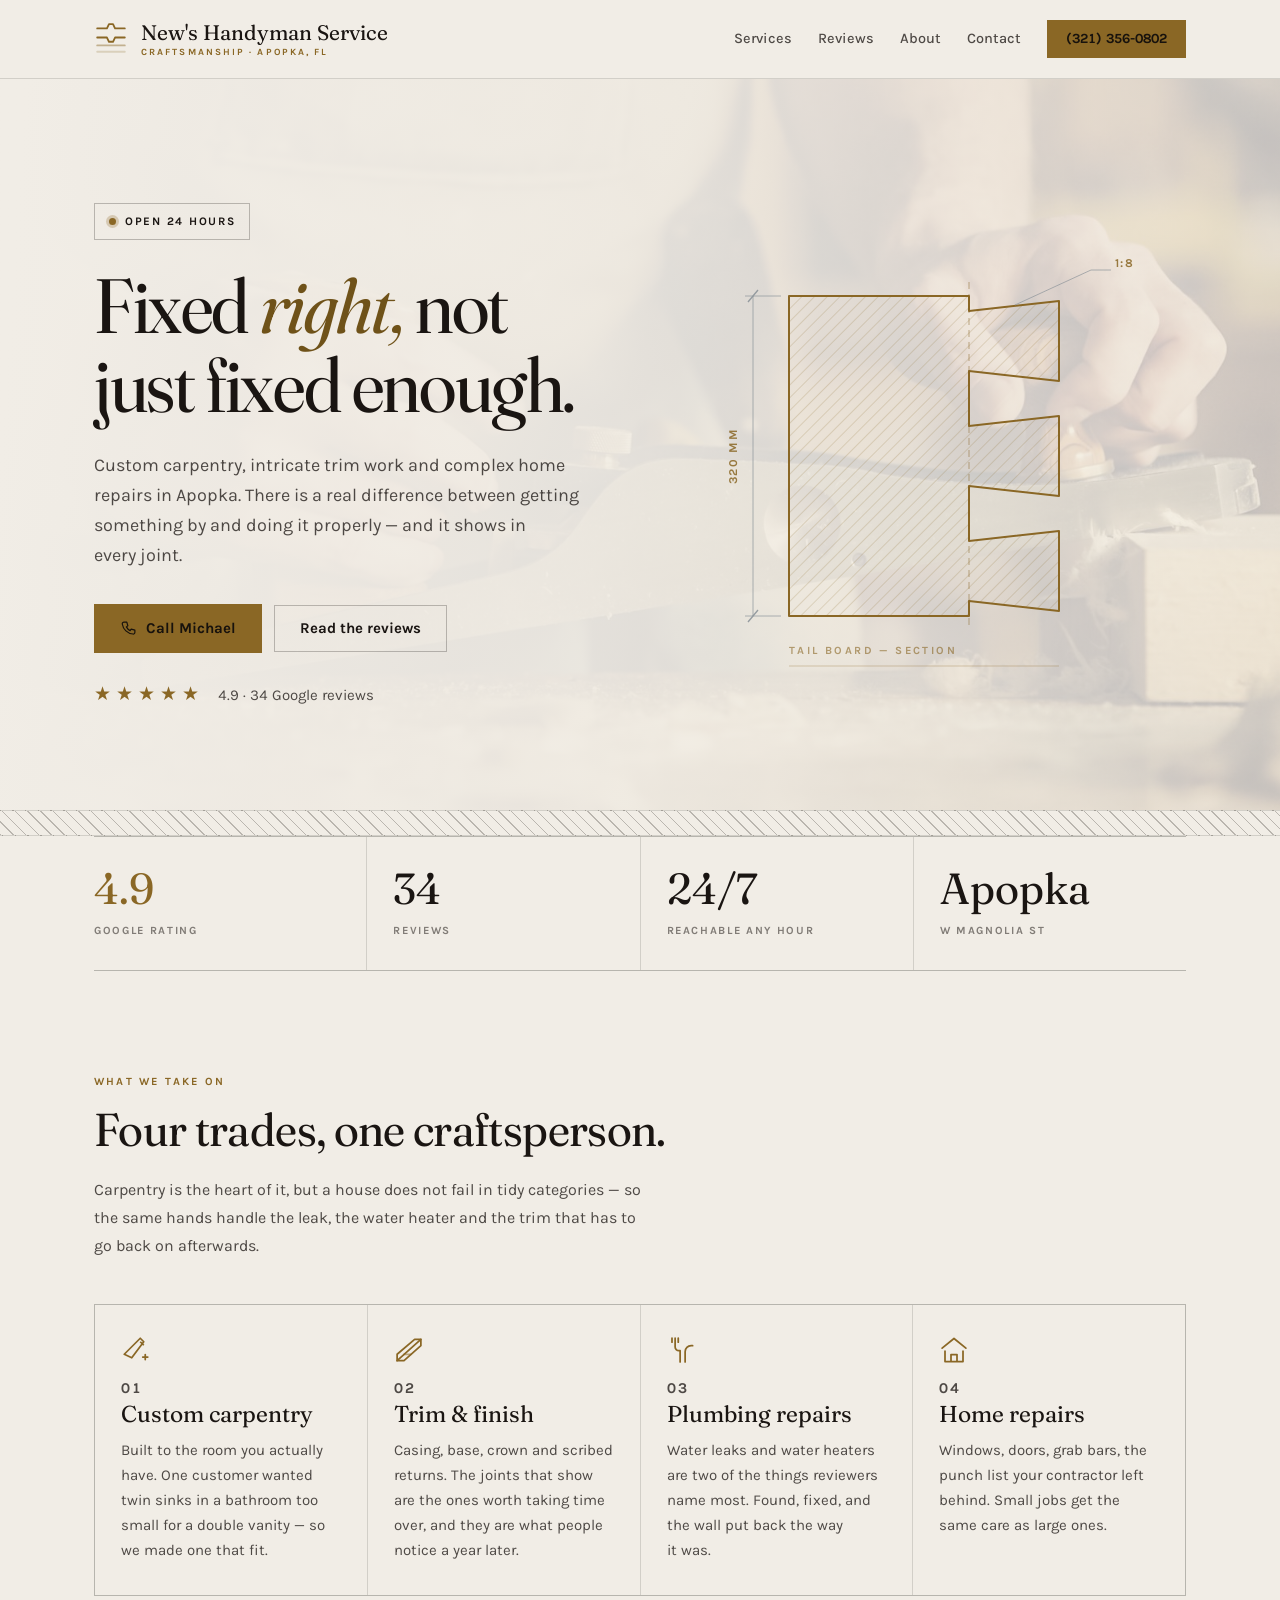
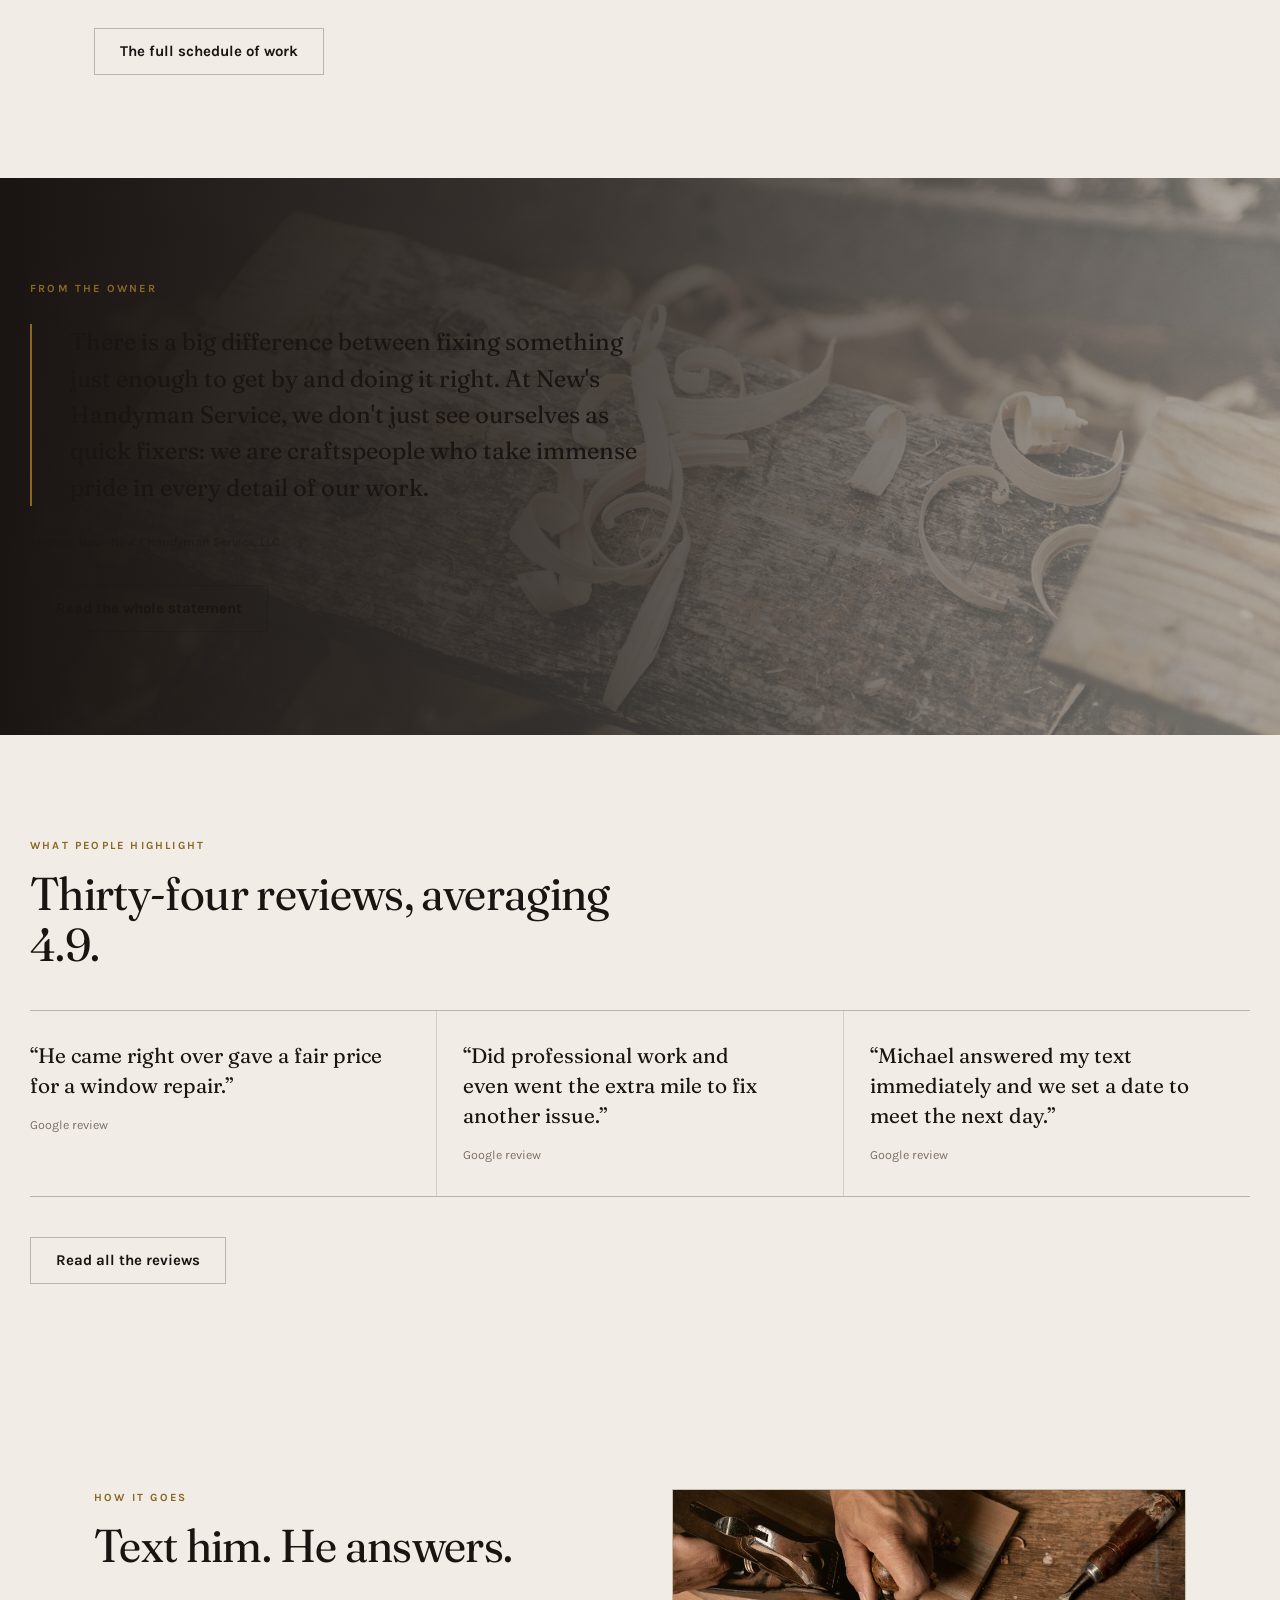
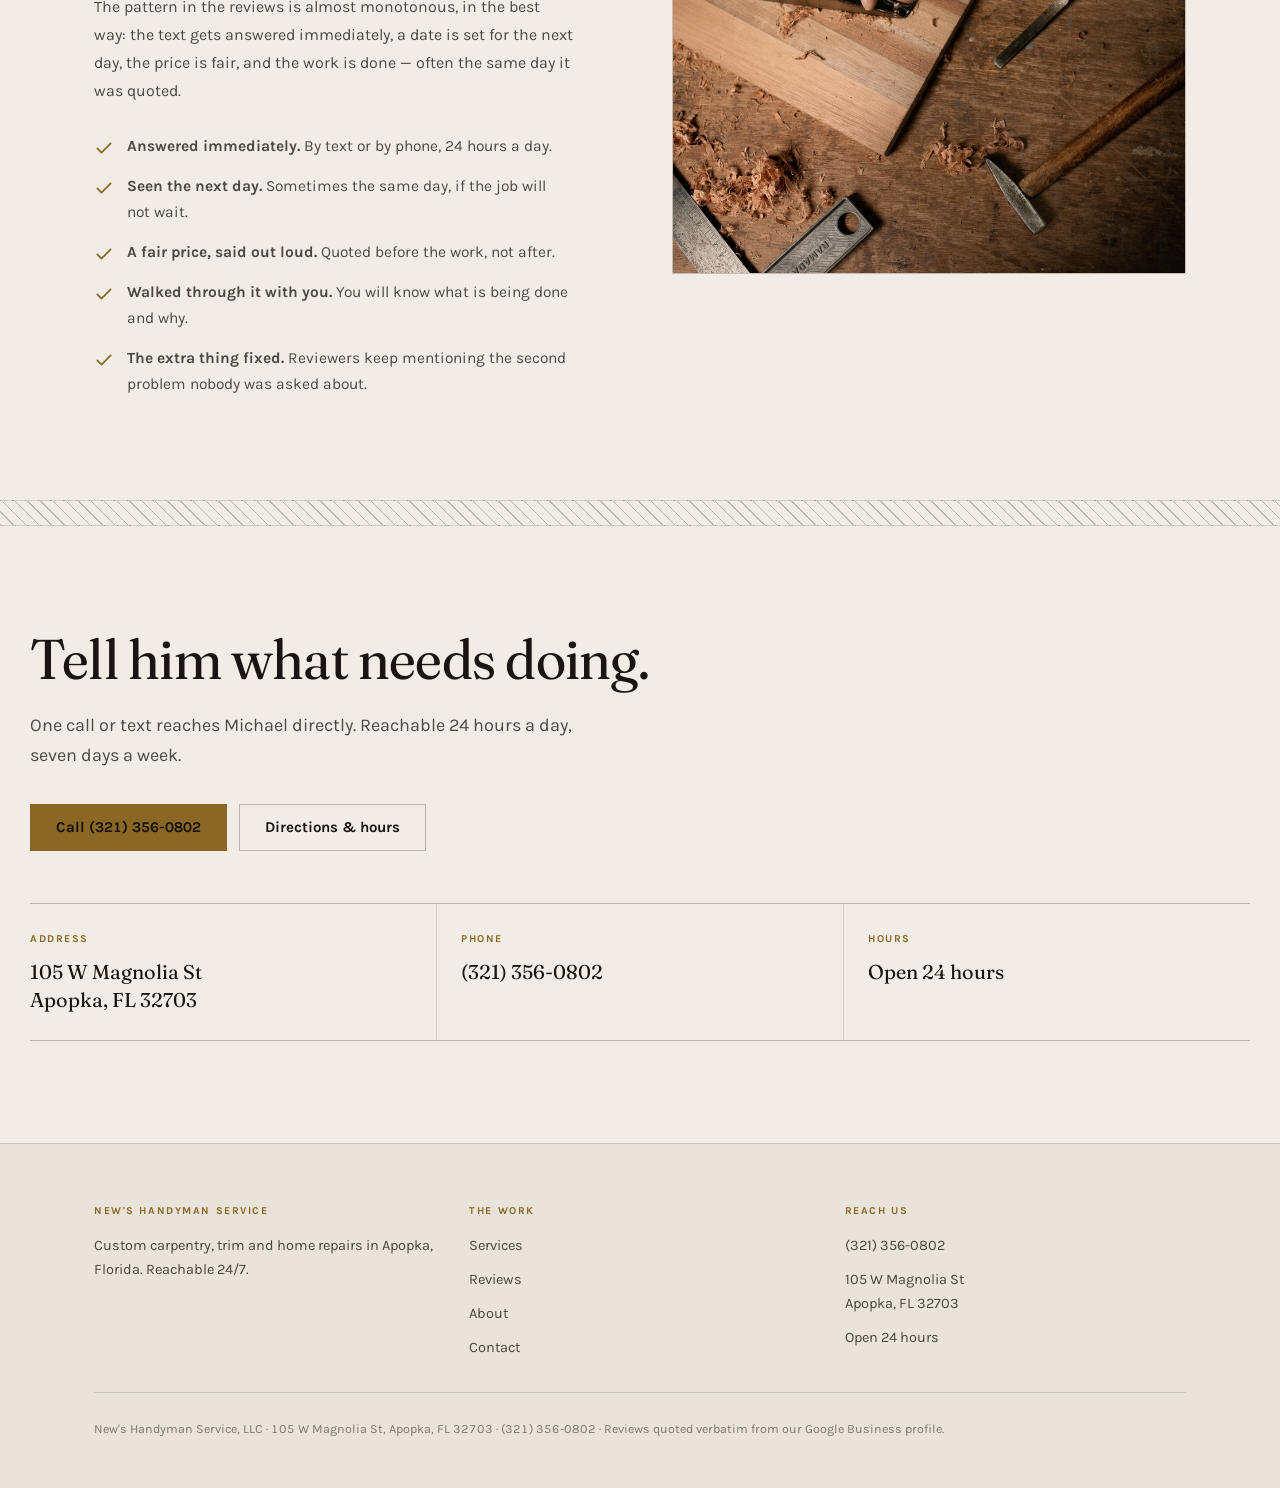
==== index.html @ f08b25bc "New's Handyman Service site Five static pages on a shared stylesheet. Identity is the measured drawi" ====
<!DOCTYPE html>
<html lang="en">
<head>
<meta charset="utf-8">
<meta name="viewport" content="width=device-width, initial-scale=1">
<title>New's Handyman Service — Craftsmanship in Apopka, FL</title>
<meta name="description" content="New's Handyman Service, LLC — custom carpentry, trim work and home repairs in Apopka, Florida. 4.9 stars across 34 reviews. Open 24 hours. (321) 356-0802.">
<link rel="preconnect" href="https://fonts.googleapis.com">
<link rel="preconnect" href="https://fonts.gstatic.com" crossorigin>
<link rel="stylesheet" href="https://fonts.googleapis.com/css2?family=Fraunces:ital,opsz,wght,SOFT,WONK@0,9..144,300..700,0..100,0..1&family=Karla:wght@400;500;600;700&display=swap">
<link rel="stylesheet" href="assets/site.css">
</head>
<body>

<nav class="nav">
  <div class="nav-inner">
    <a class="brand" href="index.html" aria-label="New's Handyman Service — home">
      <svg class="brand-mark" viewBox="0 0 32 32" fill="none" aria-hidden="true">
        <path d="M3 6h9.2l1.9-4h3.8l1.9 4H29" stroke="currentColor" stroke-width="1.7" stroke-linecap="round" stroke-linejoin="round"/>
        <path d="M3 14.6h9.2l1.9 4h3.8l1.9-4H29" stroke="currentColor" stroke-width="1.7" stroke-linecap="round" stroke-linejoin="round"/>
        <path d="M3 22h26" stroke="currentColor" stroke-width="1.7" stroke-linecap="round" opacity=".45"/>
        <path d="M3 28h26" stroke="currentColor" stroke-width="1.7" stroke-linecap="round" opacity=".22"/>
      </svg>
      <span class="brand-text">
        <span class="brand-name">New's Handyman Service</span>
        <span class="brand-sub">Craftsmanship · Apopka, FL</span>
      </span>
    </a>
    <a class="nav-link" href="services.html">Services</a>
    <a class="nav-link" href="reviews.html">Reviews</a>
    <a class="nav-link" href="about.html">About</a>
    <a class="nav-link" href="contact.html">Contact</a>
    <a class="btn btn-brass btn-sm" href="tel:+13213560802">(321) 356-0802</a>
  </div>
</nav>

<header class="hero">
  <img src="assets/img/hero.jpg" alt="" aria-hidden="true">
  <span class="hero-veil"></span>
  <div class="hero-inner">
    <div class="hero-copy">
      <span class="open-badge"><span class="open-dot"></span>Open 24 hours</span>
      <h1 class="display" style="margin-top: 26px">Fixed <em>right,</em> not just fixed enough.</h1>
      <p class="lede" style="max-width: 50ch; margin-top: 26px">Custom carpentry, intricate trim work and complex home repairs in Apopka. There is a real difference between getting something by and doing it properly — and it shows in every joint.</p>
      <div class="btn-row" style="margin-top: 34px">
        <a class="btn btn-brass" href="tel:+13213560802">
          <svg width="17" height="17" viewBox="0 0 24 24" fill="none" aria-hidden="true"><path d="M6.6 3h3l1.5 5.2-2.1 1.5a12.5 12.5 0 0 0 5.3 5.3l1.5-2.1L21 14.4v3a2.4 2.4 0 0 1-2.6 2.4A16.8 16.8 0 0 1 3.2 5.6A2.4 2.4 0 0 1 5.6 3z" stroke="currentColor" stroke-width="1.7" stroke-linecap="round" stroke-linejoin="round"/></svg>
          Call Michael
        </a>
        <a class="btn btn-outline" href="reviews.html">Read the reviews</a>
      </div>
      <p class="rating-meta" style="margin-top: 26px">
        <span class="stars">★★★★★</span>
        <span style="margin-left: 10px">4.9 · 34 Google reviews</span>
      </p>
    </div>

    <!-- Measured drawing: a through-dovetail tail board, hatched in
         section, with the overall dimension and the 1:8 slope called
         out the way a shop drawing would. -->
    <figure class="profile-figure" style="margin: 0">
      <svg viewBox="0 0 420 460" fill="none" role="img" aria-label="A measured drawing of a dovetail tail board, dimensioned and hatched in section" style="width: 100%; max-width: 420px; margin-inline: auto">
        <defs>
          <pattern id="hatch45" width="9" height="9" patternTransform="rotate(45)" patternUnits="userSpaceOnUse">
            <line x1="0" y1="0" x2="0" y2="9" stroke="currentColor" stroke-width="1" opacity=".38"/>
          </pattern>
        </defs>

        <!-- the tail board, traced with three dovetail tails -->
        <path d="M70 70 L250 70 L250 85 L340 75 L340 155 L250 145 L250 200 L340 190 L340 270 L250 260 L250 315 L340 305 L340 385 L250 375 L250 390 L70 390 Z"
              fill="url(#hatch45)" stroke="currentColor" stroke-width="2" stroke-linejoin="round"/>

        <!-- baseline / shoulder line -->
        <path d="M250 56 L250 404" stroke="currentColor" stroke-width="1" stroke-dasharray="7 5" opacity=".5"/>

        <g class="dim" stroke="currentColor">
          <!-- extension lines -->
          <path d="M62 70 L26 70 M62 390 L26 390" stroke-width="1" opacity=".7"/>
          <!-- dimension line with ticks -->
          <path d="M34 70 L34 390" stroke-width="1" opacity=".7"/>
          <path d="M29 76 L39 64 M29 396 L39 384" stroke-width="1.4" opacity=".9"/>
        </g>
        <text x="18" y="230" transform="rotate(-90 18 230)" text-anchor="middle"
              font-family="Karla, sans-serif" font-size="12" font-weight="700"
              letter-spacing="1.6" fill="currentColor" opacity=".85">320 MM</text>

        <!-- slope call-out on the first tail -->
        <g class="dim" stroke="currentColor">
          <path d="M296 79 L372 44" stroke-width="1" opacity=".7"/>
          <path d="M372 44 L392 44" stroke-width="1" opacity=".7"/>
        </g>
        <text x="396" y="41" font-family="Karla, sans-serif" font-size="12" font-weight="700"
              letter-spacing="1.4" fill="currentColor" opacity=".85">1:8</text>

        <text x="70" y="428" font-family="Karla, sans-serif" font-size="11" font-weight="700"
              letter-spacing="2.4" fill="currentColor" opacity=".6">TAIL BOARD — SECTION</text>
        <path d="M70 440 L340 440" stroke="currentColor" stroke-width="1" opacity=".3"/>
      </svg>
    </figure>
  </div>
</header>

<div class="hatch" aria-hidden="true"></div>

<div class="wrap">
  <section class="stats" aria-label="At a glance">
    <div class="stat">
      <p class="stat-v accent">4.9</p>
      <p class="stat-k">Google rating</p>
    </div>
    <div class="stat">
      <p class="stat-v">34</p>
      <p class="stat-k">Reviews</p>
    </div>
    <div class="stat">
      <p class="stat-v">24/7</p>
      <p class="stat-k">Reachable any hour</p>
    </div>
    <div class="stat">
      <p class="stat-v">Apopka</p>
      <p class="stat-k">W Magnolia St</p>
    </div>
  </section>
</div>

<div class="wrap">
  <section class="section">
    <p class="label">What we take on</p>
    <h2 class="h-section" style="max-width: 24ch; margin-top: 14px">Four trades, one craftsperson.</h2>
    <p class="prose" style="max-width: 56ch; margin-top: 20px; margin-bottom: 44px">Carpentry is the heart of it, but a house does not fail in tidy categories — so the same hands handle the leak, the water heater and the trim that has to go back on afterwards.</p>

    <div class="card-grid">
      <article class="card">
        <span class="card-icon" aria-hidden="true">
          <svg width="30" height="30" viewBox="0 0 24 24" fill="none"><path d="M2.6 15.4 15.4 2.6l2.8 2.8-9.6 12.8-6-2.8z" stroke="currentColor" stroke-width="1.4" stroke-linejoin="round"/><path d="M15.4 5.4 18.2 8.2" stroke="currentColor" stroke-width="1.4"/><path d="M17.4 17.6h4M19.4 15.6v4" stroke="currentColor" stroke-width="1.4" stroke-linecap="round"/></svg>
        </span>
        <p class="card-n">01</p>
        <h3>Custom carpentry</h3>
        <p>Built to the room you actually have. One customer wanted twin sinks in a bathroom too small for a double vanity — so we made one that fit.</p>
      </article>
      <article class="card">
        <span class="card-icon" aria-hidden="true">
          <svg width="30" height="30" viewBox="0 0 24 24" fill="none"><path d="M2.5 20.5 21.5 3.5" stroke="currentColor" stroke-width="1.4" stroke-linecap="round"/><path d="M2.5 20.5h5.5l13.5-12V3.5h-5L2.5 15.4z" stroke="currentColor" stroke-width="1.4" stroke-linejoin="round"/><path d="M8 15.4h5.5" stroke="currentColor" stroke-width="1.4" stroke-linecap="round" opacity=".55"/></svg>
        </span>
        <p class="card-n">02</p>
        <h3>Trim &amp; finish</h3>
        <p>Casing, base, crown and scribed returns. The joints that show are the ones worth taking time over, and they are what people notice a year later.</p>
      </article>
      <article class="card">
        <span class="card-icon" aria-hidden="true">
          <svg width="30" height="30" viewBox="0 0 24 24" fill="none"><path d="M6.5 2.5v7a3 3 0 0 0 3 3h1v9" stroke="currentColor" stroke-width="1.4" stroke-linecap="round" stroke-linejoin="round"/><path d="M4 2.5v3.2M9 2.5v3.2" stroke="currentColor" stroke-width="1.4" stroke-linecap="round"/><path d="M14.5 21.5v-8.2a4.8 4.8 0 0 1 4.8-4.8h1.2" stroke="currentColor" stroke-width="1.4" stroke-linecap="round" stroke-linejoin="round"/><circle cx="10.5" cy="21.5" r="0" stroke="currentColor"/></svg>
        </span>
        <p class="card-n">03</p>
        <h3>Plumbing repairs</h3>
        <p>Water leaks and water heaters are two of the things reviewers name most. Found, fixed, and the wall put back the way it was.</p>
      </article>
      <article class="card">
        <span class="card-icon" aria-hidden="true">
          <svg width="30" height="30" viewBox="0 0 24 24" fill="none"><path d="M2.5 10.5 12 2.8l9.5 7.7" stroke="currentColor" stroke-width="1.4" stroke-linecap="round" stroke-linejoin="round"/><path d="M4.8 12.4v8.8h14.4v-8.8" stroke="currentColor" stroke-width="1.4" stroke-linejoin="round"/><path d="M9.6 21.2v-5.6h4.8v5.6" stroke="currentColor" stroke-width="1.4" stroke-linejoin="round"/></svg>
        </span>
        <p class="card-n">04</p>
        <h3>Home repairs</h3>
        <p>Windows, doors, grab bars, the punch list your contractor left behind. Small jobs get the same care as large ones.</p>
      </article>
    </div>

    <div class="btn-row" style="margin-top: 32px">
      <a class="btn btn-outline" href="services.html">The full schedule of work</a>
    </div>
  </section>
</div>

<section class="band-photo">
  <img src="assets/img/bench.jpg" alt="A workbench covered in wood shavings">
  <span class="veil"></span>
  <div class="wrap section">
    <p class="label">From the owner</p>
    <div class="statement" style="margin-top: 26px">
      <p>There is a big difference between fixing something just enough to get by and doing it right. At New's Handyman Service, we don't just see ourselves as quick fixers: we are craftspeople who take immense pride in every detail of our work.</p>
    </div>
    <p class="fine statement-by">Michael New · New's Handyman Service, LLC</p>
    <div class="btn-row" style="margin-top: 32px">
      <a class="btn btn-outline" href="about.html">Read the whole statement</a>
    </div>
  </div>
</section>

<div class="panel-linen">
  <div class="wrap section">
    <p class="label">What people highlight</p>
    <h2 class="h-section" style="max-width: 22ch; margin-top: 14px; margin-bottom: 40px">Thirty-four reviews, averaging 4.9.</h2>
    <div class="quote-grid" style="background: var(--rule-ink); border-block-color: var(--rule-ink)">
      <div class="quote-cell" style="background: var(--linen)">
        <q style="color: var(--ink)">He came right over gave a fair price for a window repair.</q>
        <p class="fine">Google review</p>
      </div>
      <div class="quote-cell" style="background: var(--linen)">
        <q style="color: var(--ink)">Did professional work and even went the extra mile to fix another issue.</q>
        <p class="fine">Google review</p>
      </div>
      <div class="quote-cell" style="background: var(--linen)">
        <q style="color: var(--ink)">Michael answered my text immediately and we set a date to meet the next day.</q>
        <p class="fine">Google review</p>
      </div>
    </div>
    <div class="btn-row" style="margin-top: 40px">
      <a class="btn btn-outline" href="reviews.html">Read all the reviews</a>
    </div>
  </div>
</div>

<div class="wrap">
  <section class="section split split-top">
    <div>
      <p class="label">How it goes</p>
      <h2 class="h-section" style="margin-top: 14px">Text him. He answers.</h2>
      <p class="prose" style="margin-top: 22px; max-width: 50ch">The pattern in the reviews is almost monotonous, in the best way: the text gets answered immediately, a date is set for the next day, the price is fair, and the work is done — often the same day it was quoted.</p>
      <ul class="ticks" style="margin-top: 28px">
        <li>
          <svg width="20" height="20" viewBox="0 0 24 24" fill="none" aria-hidden="true"><path d="M4 12.5l5 5 11-11" stroke="currentColor" stroke-width="2" stroke-linecap="round" stroke-linejoin="round"/></svg>
          <span><b>Answered immediately.</b> By text or by phone, 24 hours a day.</span>
        </li>
        <li>
          <svg width="20" height="20" viewBox="0 0 24 24" fill="none" aria-hidden="true"><path d="M4 12.5l5 5 11-11" stroke="currentColor" stroke-width="2" stroke-linecap="round" stroke-linejoin="round"/></svg>
          <span><b>Seen the next day.</b> Sometimes the same day, if the job will not wait.</span>
        </li>
        <li>
          <svg width="20" height="20" viewBox="0 0 24 24" fill="none" aria-hidden="true"><path d="M4 12.5l5 5 11-11" stroke="currentColor" stroke-width="2" stroke-linecap="round" stroke-linejoin="round"/></svg>
          <span><b>A fair price, said out loud.</b> Quoted before the work, not after.</span>
        </li>
        <li>
          <svg width="20" height="20" viewBox="0 0 24 24" fill="none" aria-hidden="true"><path d="M4 12.5l5 5 11-11" stroke="currentColor" stroke-width="2" stroke-linecap="round" stroke-linejoin="round"/></svg>
          <span><b>Walked through it with you.</b> You will know what is being done and why.</span>
        </li>
        <li>
          <svg width="20" height="20" viewBox="0 0 24 24" fill="none" aria-hidden="true"><path d="M4 12.5l5 5 11-11" stroke="currentColor" stroke-width="2" stroke-linecap="round" stroke-linejoin="round"/></svg>
          <span><b>The extra thing fixed.</b> Reviewers keep mentioning the second problem nobody was asked about.</span>
        </li>
      </ul>
    </div>
    <figure class="plate plate-4x3" style="margin: 0">
      <img src="assets/img/carpentry.jpg" alt="Hands working a plane across a board, shavings curling away">
    </figure>
  </section>
</div>

<div class="hatch" aria-hidden="true"></div>

<section class="wrap section">
  <h2 class="h-section" style="font-size: clamp(32px, 4.4vw, 56px); max-width: 20ch">Tell him what needs doing.</h2>
  <p class="lede" style="margin-top: 20px; max-width: 50ch">One call or text reaches Michael directly. Reachable 24 hours a day, seven days a week.</p>
  <div class="btn-row" style="margin: 34px 0 52px">
    <a class="btn btn-brass" href="tel:+13213560802">Call (321) 356-0802</a>
    <a class="btn btn-outline" href="contact.html">Directions &amp; hours</a>
  </div>
  <div class="details">
    <div class="detail">
      <p class="lbl">Address</p>
      <p class="v">105 W Magnolia St<br>Apopka, FL 32703</p>
    </div>
    <div class="detail">
      <p class="lbl">Phone</p>
      <p class="v"><a href="tel:+13213560802">(321) 356-0802</a></p>
    </div>
    <div class="detail">
      <p class="lbl">Hours</p>
      <p class="v">Open 24 hours</p>
    </div>
  </div>
</section>

<footer class="site-footer">
  <div class="wrap">
    <div class="footer-top">
      <div class="footer-col">
        <h4>New's Handyman Service</h4>
        <p>Custom carpentry, trim and home repairs in Apopka, Florida. Reachable 24/7.</p>
      </div>
      <div class="footer-col">
        <h4>The work</h4>
        <ul>
          <li><a href="services.html">Services</a></li>
          <li><a href="reviews.html">Reviews</a></li>
          <li><a href="about.html">About</a></li>
          <li><a href="contact.html">Contact</a></li>
        </ul>
      </div>
      <div class="footer-col">
        <h4>Reach us</h4>
        <ul>
          <li><a href="tel:+13213560802">(321) 356-0802</a></li>
          <li><a href="contact.html">105 W Magnolia St<br>Apopka, FL 32703</a></li>
          <li>Open 24 hours</li>
        </ul>
      </div>
    </div>
    <p class="footer-fine">New's Handyman Service, LLC · 105 W Magnolia St, Apopka, FL 32703 · (321) 356-0802 · Reviews quoted verbatim from our Google Business profile.</p>
  </div>
</footer>

</body>
</html>
---- assets/site.css ----
/* ═══════════════════════════════════════════════════════════════════
   New's Handyman Service, LLC — shared stylesheet

   Identity: the measured drawing. A finish carpenter's own documents —
   moulding profiles, section hatching, dimension lines — in walnut,
   bone and brass. Dark-first, because the work is the bright thing.
   ═══════════════════════════════════════════════════════════════════ */

:root {
  /* dark-first: these are the default surfaces */
  --walnut:     #1A1512;
  --walnut-2:   #241D19;
  --walnut-3:   #2E251F;
  --bone:       #EFEAE1;
  --bone-2:     rgba(239, 234, 225, 0.74);
  --bone-3:     rgba(239, 234, 225, 0.48);
  --rule:       rgba(239, 234, 225, 0.16);
  --rule-2:     rgba(239, 234, 225, 0.28);

  --brass:      #B08637;
  --brass-hi:   #CFA353;
  --brass-deep: #8A6725;
  --steel:      #8D959B;

  /* light panels, used for contrast sections */
  --linen:      #F1EDE6;
  --linen-2:    #E4DED3;
  --ink:        #1A1512;
  --ink-2:      #574C43;
  --ink-3:      #7D7166;
  --rule-ink:   rgba(26, 21, 18, 0.14);
  --rule-ink-2: rgba(26, 21, 18, 0.26);

  --font-display: "Fraunces", Georgia, "Times New Roman", serif;
  --font-body:    "Karla", "Segoe UI", Helvetica, Arial, sans-serif;

  --wrap: 1220px;
  --gutter: clamp(20px, 5vw, 68px);
}

/* A viewer who has explicitly chosen light gets a linen-grounded page;
   the walnut sections stay walnut, as designed. */
:root[data-theme="light"] {
  --walnut:   #F1EDE6;
  --walnut-2: #E9E3D9;
  --walnut-3: #E0D8CB;
  --bone:     #1A1512;
  --bone-2:   rgba(26, 21, 18, 0.76);
  --bone-3:   rgba(26, 21, 18, 0.52);
  --rule:     rgba(26, 21, 18, 0.14);
  --rule-2:   rgba(26, 21, 18, 0.26);
  --brass:    #8A6725;
  --brass-hi: #6F5219;
}
@media (prefers-color-scheme: light) {
  :root:not([data-theme="dark"]) {
    --walnut:   #F1EDE6;
    --walnut-2: #E9E3D9;
    --walnut-3: #E0D8CB;
    --bone:     #1A1512;
    --bone-2:   rgba(26, 21, 18, 0.76);
    --bone-3:   rgba(26, 21, 18, 0.52);
    --rule:     rgba(26, 21, 18, 0.14);
    --rule-2:   rgba(26, 21, 18, 0.26);
    --brass:    #8A6725;
    --brass-hi: #6F5219;
  }
}

*, *::before, *::after { box-sizing: border-box; }

body {
  margin: 0;
  background: var(--walnut);
  color: var(--bone);
  font-family: var(--font-body);
  font-size: 16px;
  line-height: 1.62;
  text-wrap: pretty;
  -webkit-font-smoothing: antialiased;
  -moz-osx-font-smoothing: grayscale;
}

h1, h2, h3, h4 { margin: 0; font-weight: 400; }
p { margin: 0; }
img, svg, canvas { display: block; max-width: 100%; }
a { color: var(--brass-hi); text-underline-offset: 3px; }
a:hover { color: var(--brass); }
:focus { outline: none; }
:focus-visible { outline: 2px solid var(--brass-hi); outline-offset: 3px; border-radius: 2px; }
::selection { background: color-mix(in srgb, var(--brass) 34%, transparent); }

.wrap { max-width: var(--wrap); margin: 0 auto; padding: 0 var(--gutter); }
.section { padding: clamp(64px, 8vw, 104px) 0; }
.section-sm { padding: clamp(40px, 5vw, 60px) 0; }
.rule { height: 1px; border: 0; margin: 0; background: var(--rule); }

/* ── typography ─────────────────────────────────────────────────── */
.display {
  font-family: var(--font-display);
  font-variation-settings: "opsz" 120, "SOFT" 20, "WONK" 0;
  font-weight: 400;
  font-size: clamp(42px, 6vw, 86px);
  line-height: 1.03;
  letter-spacing: -0.018em;
}
.h-section {
  font-family: var(--font-display);
  font-variation-settings: "opsz" 72, "SOFT" 20, "WONK" 0;
  font-weight: 400;
  font-size: clamp(30px, 3.6vw, 48px);
  line-height: 1.1;
  letter-spacing: -0.014em;
}
.h-sub {
  font-family: var(--font-display);
  font-variation-settings: "opsz" 36, "SOFT" 20, "WONK" 0;
  font-weight: 400;
  font-size: clamp(23px, 2.3vw, 30px);
  line-height: 1.16;
  letter-spacing: -0.008em;
}
.label {
  font-size: 11px; font-weight: 700;
  letter-spacing: 0.2em; text-transform: uppercase;
  color: var(--brass); margin: 0;
}
.lede { font-size: 18px; line-height: 30px; color: var(--bone-2); margin: 0; }
.prose { font-size: 16px; line-height: 28px; color: var(--bone-2); margin: 0; }
.fine { font-size: 12.5px; line-height: 21px; color: var(--bone-3); margin: 0; }
.num { font-variant-numeric: tabular-nums; }

/* light panels flip the type colors */
.panel-linen {
  background: var(--linen);
  color: var(--ink);
}
.panel-linen .lede, .panel-linen .prose { color: var(--ink-2); }
.panel-linen .fine { color: var(--ink-3); }
.panel-linen .label { color: var(--brass-deep); }
.panel-linen .rule { background: var(--rule-ink); }
.panel-linen a { color: var(--brass-deep); }

/* ── navigation ─────────────────────────────────────────────────── */
.nav { background: var(--walnut); border-bottom: 1px solid var(--rule); }
.nav-inner {
  max-width: var(--wrap); margin: 0 auto; padding: 0 var(--gutter);
  display: flex; align-items: center; flex-wrap: wrap;
  gap: 10px 26px; min-height: 78px;
}
.brand { display: flex; align-items: center; gap: 13px; text-decoration: none; margin-right: auto; }
.brand-mark { width: 34px; height: 34px; flex: none; color: var(--brass); }
.brand-text { display: flex; flex-direction: column; line-height: 1.08; }
.brand-name {
  font-family: var(--font-display);
  font-variation-settings: "opsz" 24, "SOFT" 20, "WONK" 0;
  font-size: 21px; color: var(--bone);
}
.brand-sub {
  font-size: 9.5px; font-weight: 700; letter-spacing: 0.22em;
  text-transform: uppercase; color: var(--brass); margin-top: 3px;
}
.nav-link {
  color: var(--bone-2); text-decoration: none;
  font-size: 14.5px; font-weight: 500; white-space: nowrap;
  padding: 4px 0; border-bottom: 1px solid transparent;
}
.nav-link:hover { color: var(--bone); border-bottom-color: var(--brass); }
.nav-link[aria-current="page"] { color: var(--bone); border-bottom-color: var(--brass); }

/* ── buttons ────────────────────────────────────────────────────── */
.btn {
  display: inline-flex; align-items: center; justify-content: center; gap: 9px;
  font-family: var(--font-body); font-weight: 700; font-size: 15px;
  line-height: 1; text-decoration: none; cursor: pointer;
  padding: 15px 25px; border: 1px solid transparent;
  white-space: nowrap; font-variant-numeric: tabular-nums;
  transition: background-color .16s ease, border-color .16s ease, color .16s ease;
}
.btn svg { flex: none; }
.btn-brass { background: var(--brass); color: #17120D; border-color: var(--brass); }
.btn-brass:hover { background: var(--brass-hi); border-color: var(--brass-hi); color: #17120D; }
.btn-outline { border-color: var(--rule-2); color: var(--bone); }
.btn-outline:hover { border-color: var(--bone); color: var(--bone); }
.panel-linen .btn-outline { border-color: var(--rule-ink-2); color: var(--ink); }
.panel-linen .btn-outline:hover { border-color: var(--ink); color: var(--ink); }
.btn-sm { font-size: 14px; padding: 11px 18px; }
.btn-row { display: flex; flex-wrap: wrap; gap: 12px; align-items: center; }

/* ── open badge ─────────────────────────────────────────────────── */
.open-badge {
  display: inline-flex; align-items: center; gap: 9px;
  font-size: 11.5px; font-weight: 700; letter-spacing: 0.15em;
  text-transform: uppercase; color: var(--bone);
  border: 1px solid var(--rule-2); padding: 8px 14px;
}
.open-dot {
  width: 7px; height: 7px; flex: none; border-radius: 50%;
  background: var(--brass);
  box-shadow: 0 0 0 3px color-mix(in srgb, var(--brass) 26%, transparent);
  animation: pulse 2.6s ease-in-out infinite;
}
@keyframes pulse { 0%, 100% { opacity: 1; } 50% { opacity: .42; } }

/* ── hero ───────────────────────────────────────────────────────── */
.hero { position: relative; overflow: hidden; background: var(--walnut); }
.hero > img {
  position: absolute; inset: 0; width: 100%; height: 100%;
  object-fit: cover; object-position: 60% center;
  opacity: .34; filter: saturate(.7) contrast(1.04);
}
.hero-veil {
  position: absolute; inset: 0; pointer-events: none;
  background: linear-gradient(94deg,
    var(--walnut) 2%,
    color-mix(in srgb, var(--walnut) 84%, transparent) 46%,
    color-mix(in srgb, var(--walnut) 34%, transparent) 100%);
}
.hero-inner {
  position: relative; max-width: var(--wrap); margin: 0 auto;
  padding: clamp(70px, 10vw, 124px) var(--gutter) clamp(60px, 8vw, 100px);
  display: grid; gap: 48px clamp(32px, 5vw, 72px);
  grid-template-columns: repeat(auto-fit, minmax(320px, 1fr));
  align-items: center;
}
.hero-copy .display { max-width: 15ch; }
.hero-copy .display em { font-style: italic; color: var(--brass-hi); }

/* the measured-drawing figure that sits beside the hero copy */
.profile-figure { color: var(--brass); }
.profile-figure .dim { color: var(--steel); }

/* subpage headers */
.pagehead { background: var(--walnut-2); border-bottom: 1px solid var(--rule); }
.pagehead .wrap { padding-top: clamp(52px, 7vw, 82px); padding-bottom: clamp(52px, 7vw, 82px); }
.pagehead .h-section { max-width: 24ch; margin-top: 14px; }
.pagehead .lede { margin-top: 18px; max-width: 56ch; }

/* ── hatch band (section drawing hatch) ─────────────────────────── */
.hatch {
  height: 26px;
  background-image: repeating-linear-gradient(
    45deg,
    var(--rule-2) 0 1px,
    transparent 1px 9px
  );
  border-block: 1px solid var(--rule);
}
.panel-linen .hatch { border-block-color: var(--rule-ink); }

/* ── stats ──────────────────────────────────────────────────────── */
.stats {
  display: grid; grid-template-columns: repeat(auto-fit, minmax(158px, 1fr));
  gap: 1px; background: var(--rule);
  border-block: 1px solid var(--rule);
}
.stat { background: var(--walnut); padding: 30px 26px; }
.stat:first-child { padding-left: 0; }
.panel-linen .stats { background: var(--rule-ink); border-block-color: var(--rule-ink); }
.panel-linen .stat { background: var(--linen); }
.stat-v {
  font-family: var(--font-display);
  font-variation-settings: "opsz" 60, "SOFT" 20, "WONK" 0;
  font-size: clamp(34px, 3.4vw, 46px); line-height: 1;
  font-variant-numeric: tabular-nums;
}
.stat-v.accent { color: var(--brass); }
.stat-k {
  font-size: 11px; font-weight: 700; letter-spacing: 0.15em;
  text-transform: uppercase; color: var(--bone-3); margin: 12px 0 0;
}
.panel-linen .stat-k { color: var(--ink-3); }

/* ── split ──────────────────────────────────────────────────────── */
.split {
  display: grid; grid-template-columns: repeat(auto-fit, minmax(300px, 1fr));
  gap: 40px clamp(32px, 5vw, 78px); align-items: center;
}
.split-top { align-items: start; }

/* ── service list (drawing schedule) ────────────────────────────── */
.schedule { display: grid; gap: 0; border-top: 1px solid var(--rule); }
.panel-linen .schedule { border-top-color: var(--rule-ink); }
.sched-row {
  display: grid;
  grid-template-columns: 62px minmax(0, 1fr);
  gap: 0 24px;
  padding: 30px 0;
  border-bottom: 1px solid var(--rule);
  align-items: start;
}
.panel-linen .sched-row { border-bottom-color: var(--rule-ink); }
.sched-n {
  font-size: 12px; font-weight: 700; letter-spacing: 0.1em;
  color: var(--brass); font-variant-numeric: tabular-nums;
  padding-top: 8px;
}
.sched-row h3 {
  font-family: var(--font-display);
  font-variation-settings: "opsz" 32, "SOFT" 20, "WONK" 0;
  font-size: 25px; line-height: 1.15;
}
.sched-row p { font-size: 15.5px; line-height: 27px; color: var(--bone-2); margin: 10px 0 0; max-width: 62ch; }
.panel-linen .sched-row p { color: var(--ink-2); }
.sched-row:hover .sched-n { color: var(--brass-hi); }

/* ── cards ──────────────────────────────────────────────────────── */
.card-grid {
  display: grid; grid-template-columns: repeat(auto-fit, minmax(266px, 1fr));
  gap: 1px; background: var(--rule); border: 1px solid var(--rule);
}
.card { background: var(--walnut); padding: 30px 26px 32px; }
.panel-linen .card-grid { background: var(--rule-ink); border-color: var(--rule-ink); }
.panel-linen .card { background: var(--linen); }
.card-icon { color: var(--brass); margin-bottom: 18px; }
.card-n {
  font-size: 11px; font-weight: 700; letter-spacing: 0.14em;
  color: var(--bone-3); font-variant-numeric: tabular-nums; margin: 0 0 10px;
}
.panel-linen .card-n { color: var(--ink-3); }
.card h3 {
  font-family: var(--font-display);
  font-variation-settings: "opsz" 30, "SOFT" 20, "WONK" 0;
  font-size: 23px; line-height: 1.16;
}
.card p { font-size: 15px; line-height: 25px; color: var(--bone-2); margin: 11px 0 0; }
.panel-linen .card p { color: var(--ink-2); }

/* ── photography ────────────────────────────────────────────────────
   One grade for every photograph: warmed, slightly desaturated, then a
   brass-to-walnut wash — so a set of separately-shot images reads as
   one portfolio.
   ─────────────────────────────────────────────────────────────────── */
.plate {
  position: relative; overflow: hidden;
  border: 1px solid var(--rule); background: var(--walnut-3);
}
.panel-linen .plate { border-color: var(--rule-ink); background: var(--linen-2); }
.plate img { width: 100%; height: 100%; object-fit: cover; filter: saturate(.82) contrast(1.05) sepia(.08); }
.plate::after {
  content: ""; position: absolute; inset: 0; pointer-events: none;
  background: linear-gradient(156deg,
    color-mix(in srgb, var(--brass) 16%, transparent) 0%,
    transparent 50%,
    color-mix(in srgb, #1A1512 40%, transparent) 100%);
}
.plate-4x3  { aspect-ratio: 4 / 3; }
.plate-3x2  { aspect-ratio: 3 / 2; }
.plate-1x1  { aspect-ratio: 1 / 1; }
.plate-tall { aspect-ratio: 4 / 5; }

.band-photo { position: relative; overflow: hidden; background: var(--walnut); }
.band-photo > img {
  position: absolute; inset: 0; width: 100%; height: 100%;
  object-fit: cover; opacity: .42; filter: saturate(.78) contrast(1.04) sepia(.08);
}
.band-photo .veil {
  position: absolute; inset: 0; pointer-events: none;
  background: linear-gradient(92deg,
    #1A1512 1%,
    color-mix(in srgb, #1A1512 78%, transparent) 44%,
    color-mix(in srgb, #1A1512 26%, transparent) 100%);
}
.band-photo .wrap { position: relative; }
.band-photo, .band-photo .h-section, .band-photo .display { color: var(--bone); }

/* ── owner's statement ──────────────────────────────────────────── */
.statement {
  border-left: 2px solid var(--brass);
  padding-left: clamp(22px, 3vw, 40px);
  max-width: 62ch;
}
.statement p {
  font-family: var(--font-display);
  font-variation-settings: "opsz" 32, "SOFT" 30, "WONK" 0;
  font-size: clamp(19px, 1.9vw, 24px);
  line-height: 1.52;
  color: var(--bone);
}
.panel-linen .statement p { color: var(--ink); }
.statement p + p { margin-top: 20px; }
.statement-by { margin-top: 26px; }

/* ── reviews ────────────────────────────────────────────────────── */
.rating-block { display: flex; flex-wrap: wrap; align-items: flex-end; gap: 22px 40px; }
.rating-score {
  font-family: var(--font-display);
  font-variation-settings: "opsz" 144, "SOFT" 20, "WONK" 0;
  font-size: clamp(62px, 8vw, 100px); line-height: .86;
  color: var(--brass); font-variant-numeric: tabular-nums;
}
.stars { color: var(--brass); font-size: 19px; letter-spacing: 5px; }
.rating-meta { font-size: 15px; color: var(--bone-2); font-variant-numeric: tabular-nums; }
.panel-linen .rating-meta { color: var(--ink-2); }

/* topic counts are read, not pressed — hairline rows, tabular figures */
.topics {
  display: grid; grid-template-columns: repeat(auto-fit, minmax(238px, 1fr));
  gap: 0 44px; max-width: 800px; margin: 0;
}
.topic {
  display: flex; align-items: baseline; justify-content: space-between;
  gap: 16px; padding: 12px 0; border-bottom: 1px solid var(--rule);
}
.panel-linen .topic { border-bottom-color: var(--rule-ink); }
.topic dt { font-size: 15px; line-height: 22px; color: var(--bone-2); }
.panel-linen .topic dt { color: var(--ink-2); }
.topic dd { margin: 0; font-size: 15px; font-weight: 700; color: var(--bone-3); font-variant-numeric: tabular-nums; }
.panel-linen .topic dd { color: var(--ink-3); }

.quote-grid {
  display: grid; grid-template-columns: repeat(auto-fit, minmax(240px, 1fr));
  gap: 1px; background: var(--rule); border-block: 1px solid var(--rule);
}
.quote-cell { background: var(--walnut); padding: 30px 26px; }
.quote-cell:first-child { padding-left: 0; }
.quote-cell q {
  font-family: var(--font-display);
  font-variation-settings: "opsz" 30, "SOFT" 30, "WONK" 0;
  font-size: 21px; line-height: 1.34; color: var(--bone);
  quotes: "\201C" "\201D";
}
.quote-cell .fine { margin-top: 14px; }

.reviews {
  display: grid; grid-template-columns: repeat(auto-fit, minmax(320px, 1fr));
  gap: 24px; align-items: start;
}
.review {
  background: var(--walnut-2);
  border: 1px solid var(--rule);
  border-top: 2px solid var(--brass);
  padding: 28px;
}
.panel-linen .review { background: var(--linen); border-color: var(--rule-ink); border-top-color: var(--brass-deep); }
.review-head { display: flex; align-items: center; gap: 13px; }
.avatar {
  width: 44px; height: 44px; flex: none; border-radius: 50%;
  display: grid; place-items: center;
  background: var(--brass); color: #17120D;
  font-family: var(--font-display);
  font-variation-settings: "opsz" 24, "SOFT" 20, "WONK" 0;
  font-size: 20px;
}
.review-name {
  font-family: var(--font-display);
  font-variation-settings: "opsz" 28, "SOFT" 20, "WONK" 0;
  font-size: 21px; line-height: 1.15;
}
.review-meta { font-size: 12.5px; color: var(--bone-3); margin: 3px 0 0; font-variant-numeric: tabular-nums; }
.panel-linen .review-meta { color: var(--ink-3); }
.review-stars { display: flex; align-items: baseline; gap: 12px; margin: 16px 0 0; flex-wrap: wrap; }
.review-stars .s { color: var(--brass); font-size: 13px; letter-spacing: 2.5px; }
.review-stars .d { font-size: 13px; color: var(--bone-3); }
.panel-linen .review-stars .d { color: var(--ink-3); }
.review-text { font-size: 15px; line-height: 26px; margin: 12px 0 0; color: var(--bone-2); }
.panel-linen .review-text { color: var(--ink-2); }
.review-text .trunc { color: var(--bone-3); }
.panel-linen .review-text .trunc { color: var(--ink-3); }
.owner-reply {
  margin-top: 18px; padding: 16px 18px;
  background: var(--walnut-3); border-left: 2px solid var(--brass);
}
.panel-linen .owner-reply { background: var(--linen-2); border-left-color: var(--brass-deep); }
.owner-reply .lbl {
  font-size: 10.5px; font-weight: 700; letter-spacing: 0.13em;
  text-transform: uppercase; color: var(--brass); margin: 0;
}
.panel-linen .owner-reply .lbl { color: var(--brass-deep); }
.owner-reply p { font-size: 14px; line-height: 23px; color: var(--bone-2); margin: 8px 0 0; }
.panel-linen .owner-reply p { color: var(--ink-2); }

/* ── detail grid ────────────────────────────────────────────────── */
.details {
  display: grid; grid-template-columns: repeat(auto-fit, minmax(200px, 1fr));
  gap: 1px; background: var(--rule); border-block: 1px solid var(--rule);
}
.detail { background: var(--walnut); padding: 26px 24px; }
.detail:first-child { padding-left: 0; }
.detail .lbl {
  font-size: 10.5px; font-weight: 700; letter-spacing: 0.15em;
  text-transform: uppercase; color: var(--brass); margin: 0;
}
.detail .v {
  font-family: var(--font-display);
  font-variation-settings: "opsz" 26, "SOFT" 20, "WONK" 0;
  font-size: 20px; line-height: 28px; margin: 11px 0 0;
  font-variant-numeric: tabular-nums;
}
.detail .v a { color: var(--bone); text-decoration: none; }
.detail .v a:hover { color: var(--brass-hi); }

/* ── ticks ──────────────────────────────────────────────────────── */
.ticks { list-style: none; margin: 0; padding: 0; display: grid; gap: 14px; }
.ticks li {
  display: grid; grid-template-columns: 20px 1fr; gap: 13px;
  font-size: 15.5px; line-height: 26px; color: var(--bone-2);
}
.panel-linen .ticks li { color: var(--ink-2); }
.ticks svg { color: var(--brass); margin-top: 5px; }

/* ── faq ────────────────────────────────────────────────────────── */
.faq { display: grid; }
.faq-item { border-top: 1px solid var(--rule); padding: 26px 0; }
.faq-item:last-child { border-bottom: 1px solid var(--rule); }
.panel-linen .faq-item { border-color: var(--rule-ink); }
.faq-item h3 {
  font-family: var(--font-display);
  font-variation-settings: "opsz" 30, "SOFT" 20, "WONK" 0;
  font-size: 23px; line-height: 1.2;
}
.faq-item p { font-size: 15.5px; line-height: 27px; color: var(--bone-2); margin: 12px 0 0; }
.panel-linen .faq-item p { color: var(--ink-2); }

/* ── footer ─────────────────────────────────────────────────────── */
.site-footer { background: var(--walnut-2); border-top: 1px solid var(--rule); }
.site-footer .wrap { padding-top: 58px; padding-bottom: 48px; }
.footer-top {
  display: grid; grid-template-columns: repeat(auto-fit, minmax(210px, 1fr));
  gap: 34px; padding-bottom: 32px; border-bottom: 1px solid var(--rule);
}
.footer-col h4 {
  font-family: var(--font-body);
  font-size: 10.5px; font-weight: 700; letter-spacing: 0.15em;
  text-transform: uppercase; color: var(--brass); margin: 0 0 15px;
}
.footer-col ul { list-style: none; margin: 0; padding: 0; display: grid; gap: 10px; }
.footer-col a { color: var(--bone-2); text-decoration: none; font-size: 14.5px; }
.footer-col a:hover { color: var(--bone); }
.footer-col p, .footer-col li { font-size: 14.5px; line-height: 24px; color: var(--bone-2); margin: 0; }
.footer-fine { font-size: 12.5px; line-height: 21px; color: var(--bone-3); margin: 26px 0 0; font-variant-numeric: tabular-nums; }

@media (prefers-reduced-motion: reduce) {
  *, *::before, *::after {
    animation-duration: .001ms !important;
    animation-iteration-count: 1 !important;
    transition-duration: .001ms !important;
  }
}
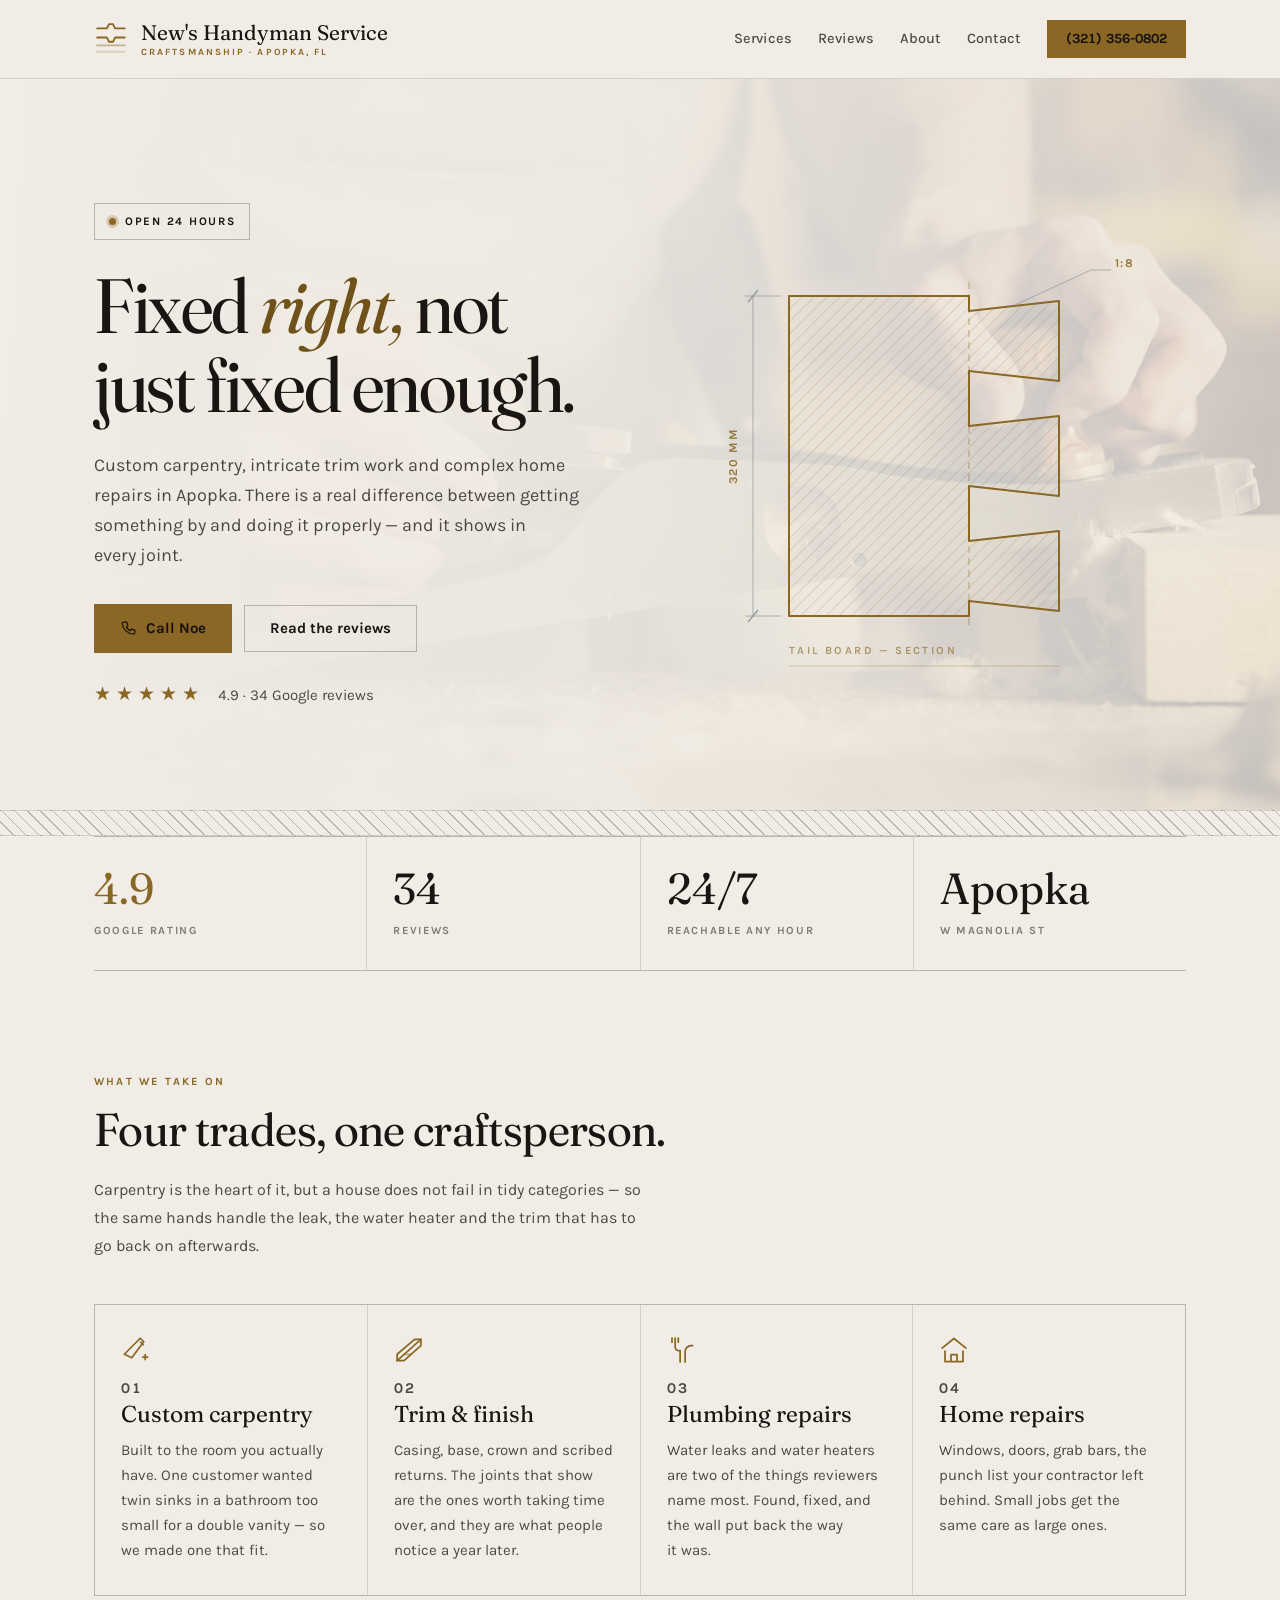
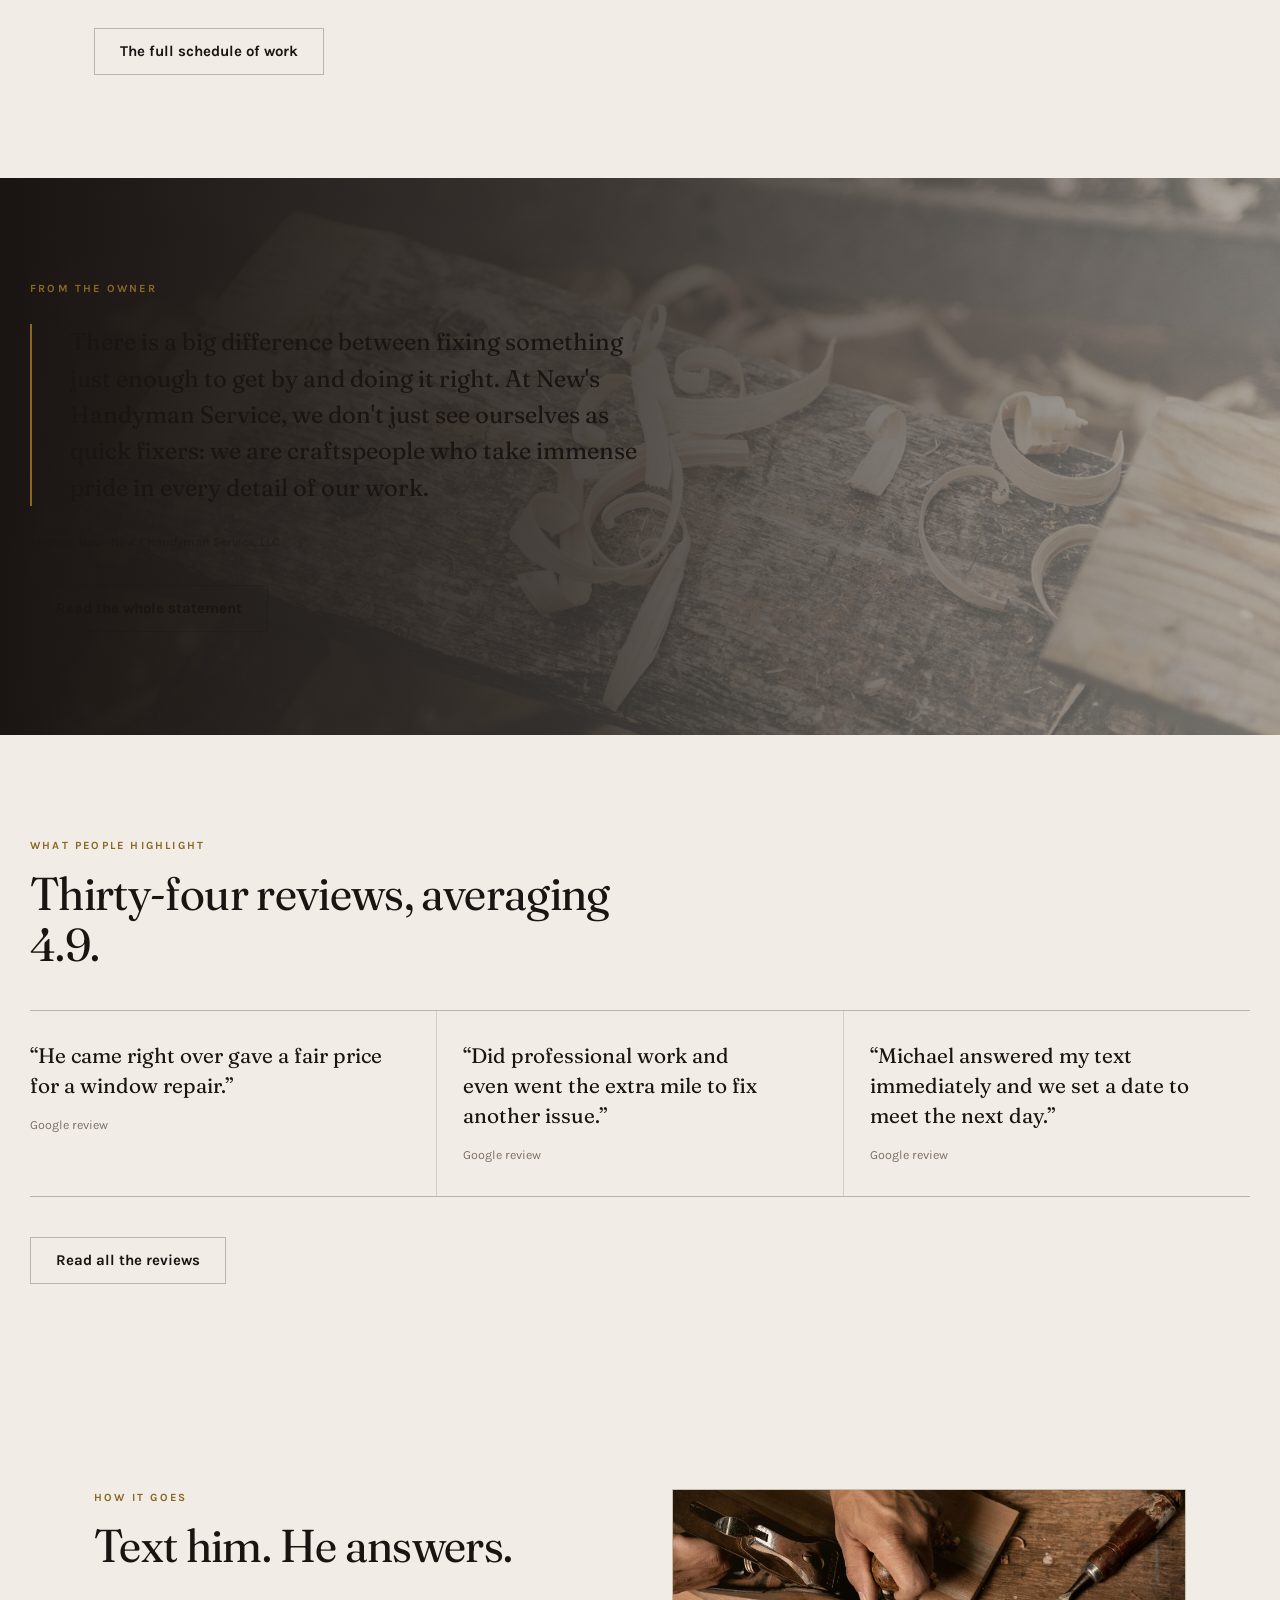
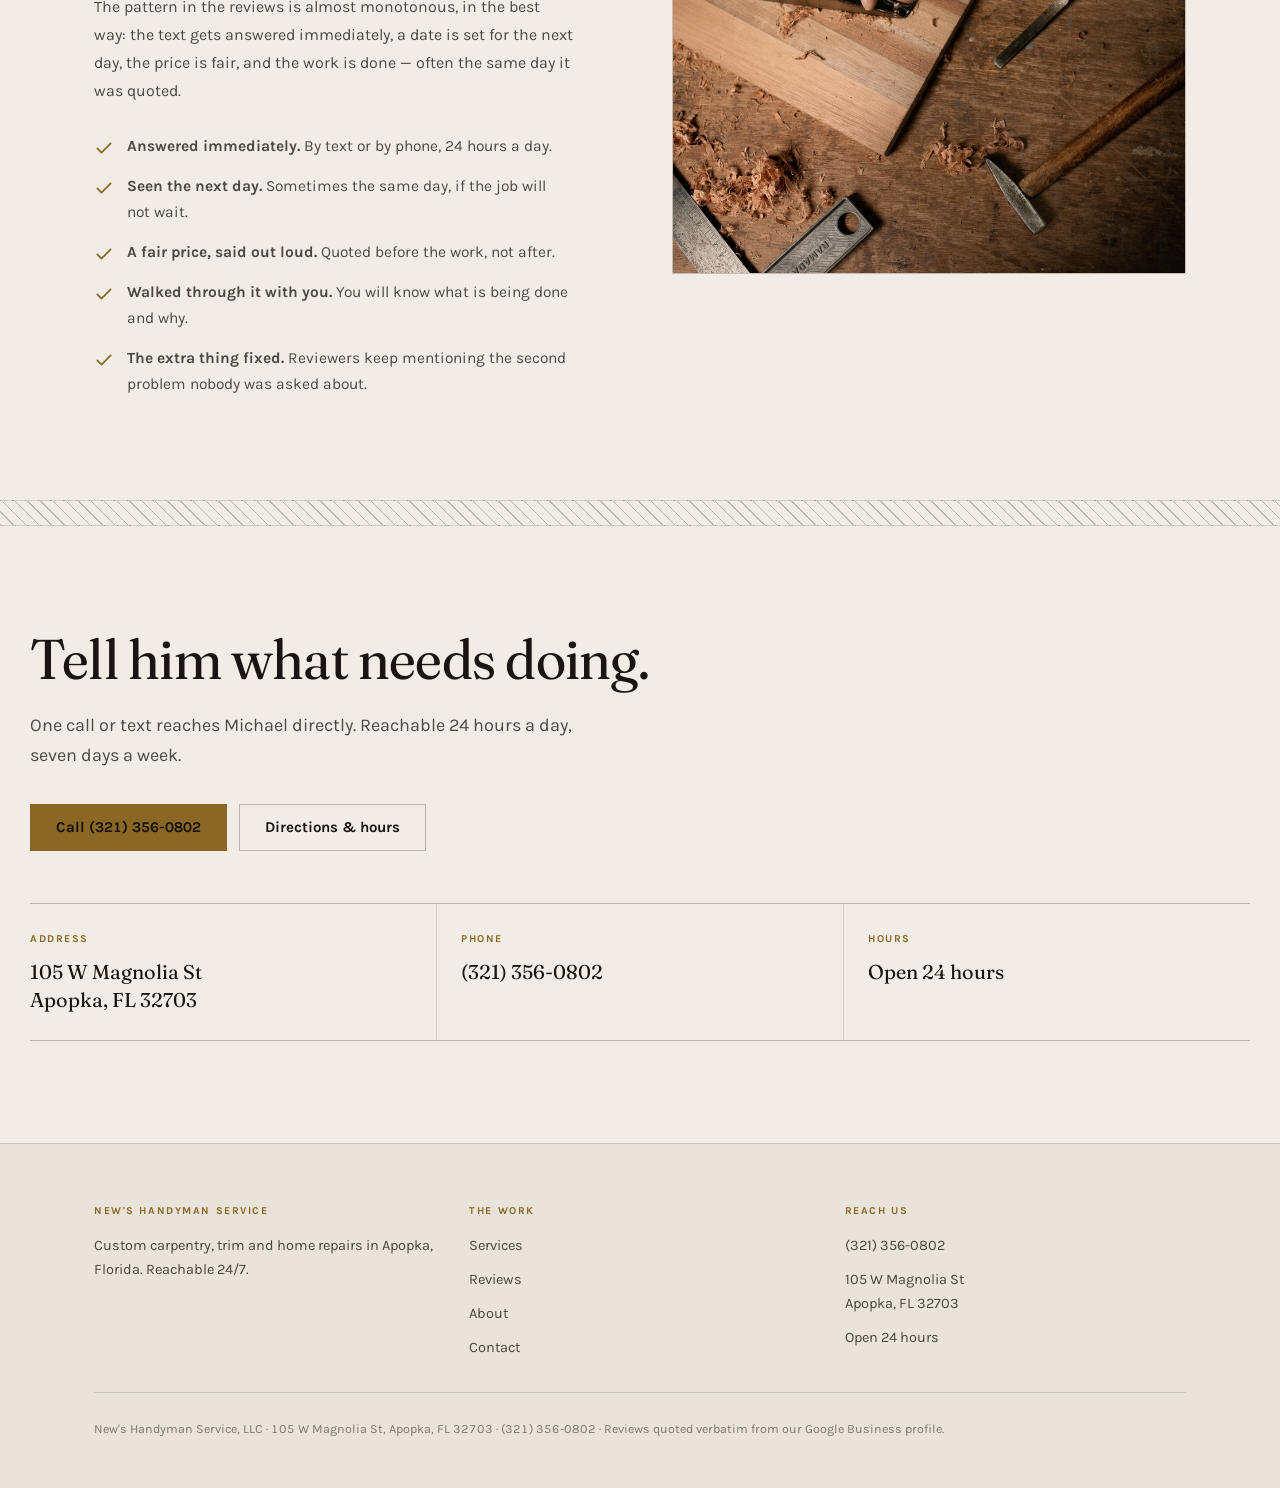
==== commit e2e42e37: "Change hero call-to-action to "Call Noe" Button label only. Review text and owner replies are left u" ====
--- a/index.html
+++ b/index.html
@@ -45,7 +45,7 @@
       <div class="btn-row" style="margin-top: 34px">
         <a class="btn btn-brass" href="tel:+13213560802">
           <svg width="17" height="17" viewBox="0 0 24 24" fill="none" aria-hidden="true"><path d="M6.6 3h3l1.5 5.2-2.1 1.5a12.5 12.5 0 0 0 5.3 5.3l1.5-2.1L21 14.4v3a2.4 2.4 0 0 1-2.6 2.4A16.8 16.8 0 0 1 3.2 5.6A2.4 2.4 0 0 1 5.6 3z" stroke="currentColor" stroke-width="1.7" stroke-linecap="round" stroke-linejoin="round"/></svg>
-          Call Michael
+          Call Noe
         </a>
         <a class="btn btn-outline" href="reviews.html">Read the reviews</a>
       </div>
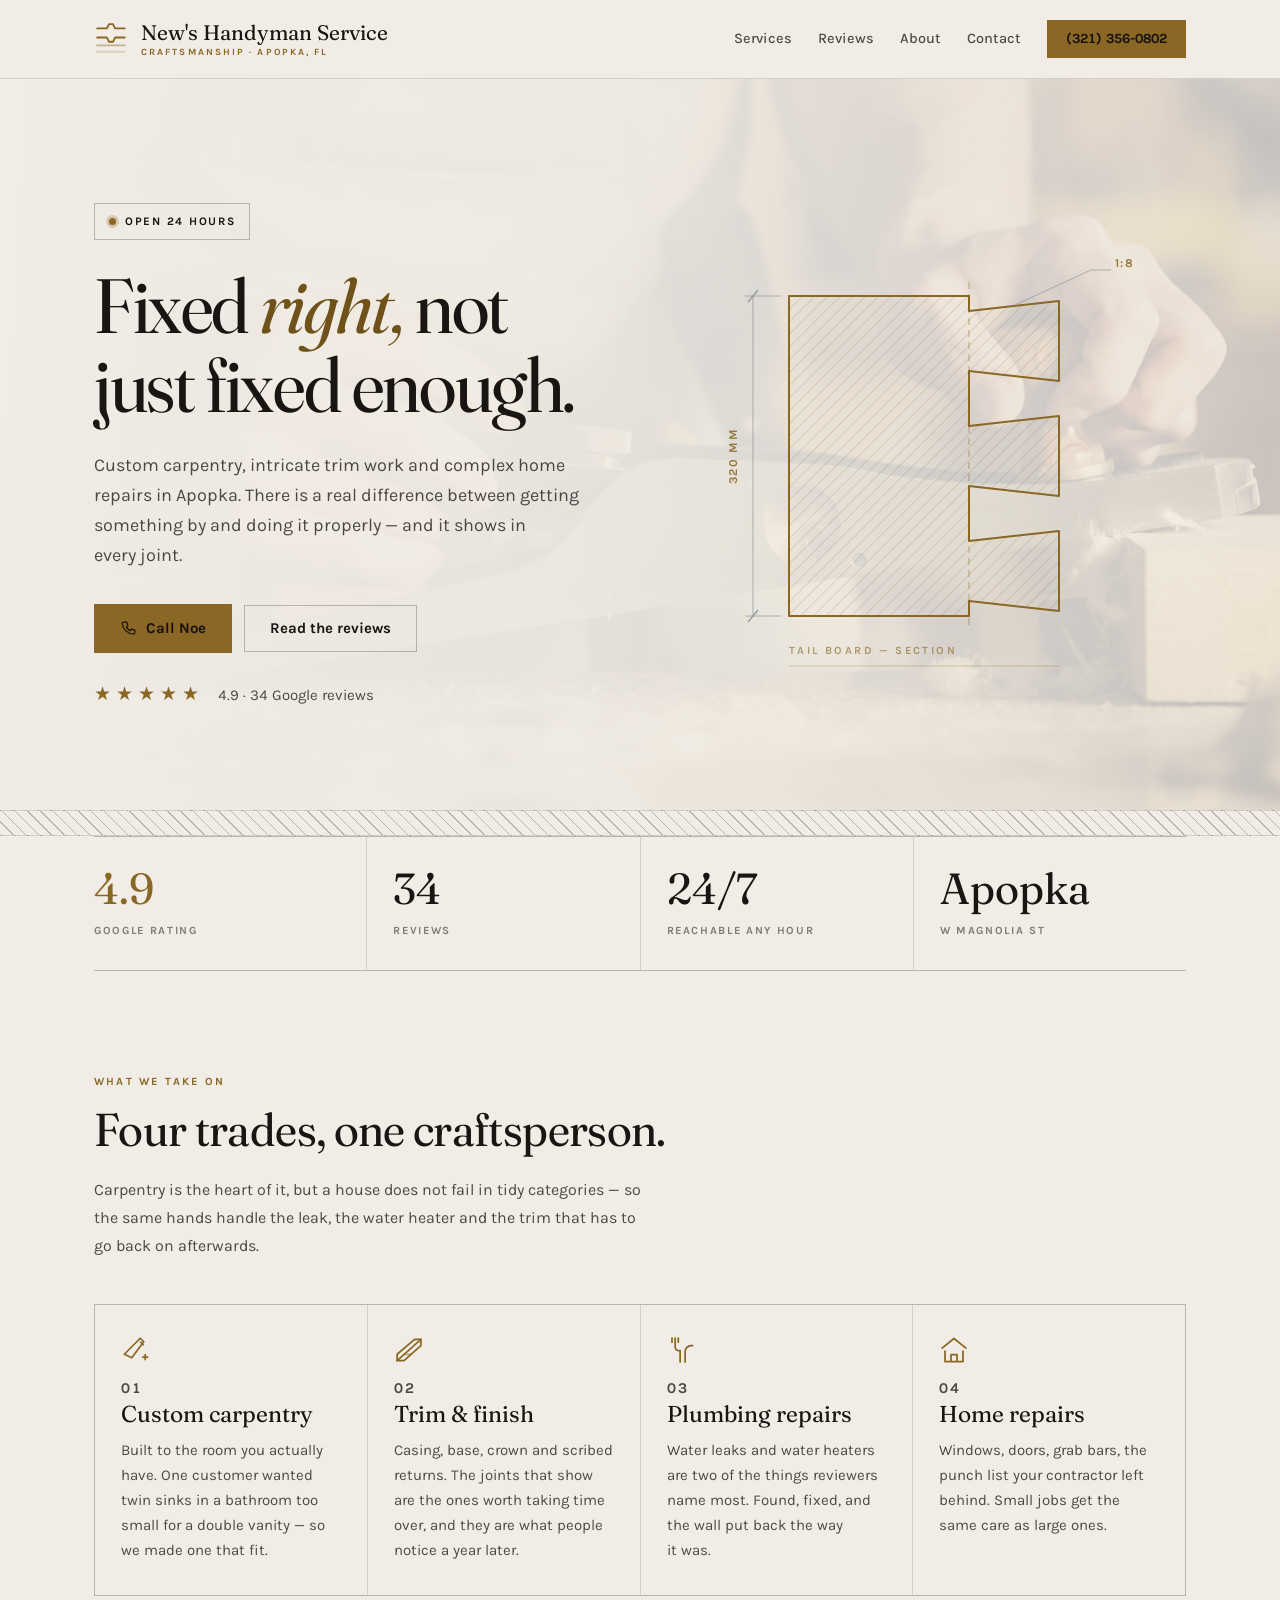
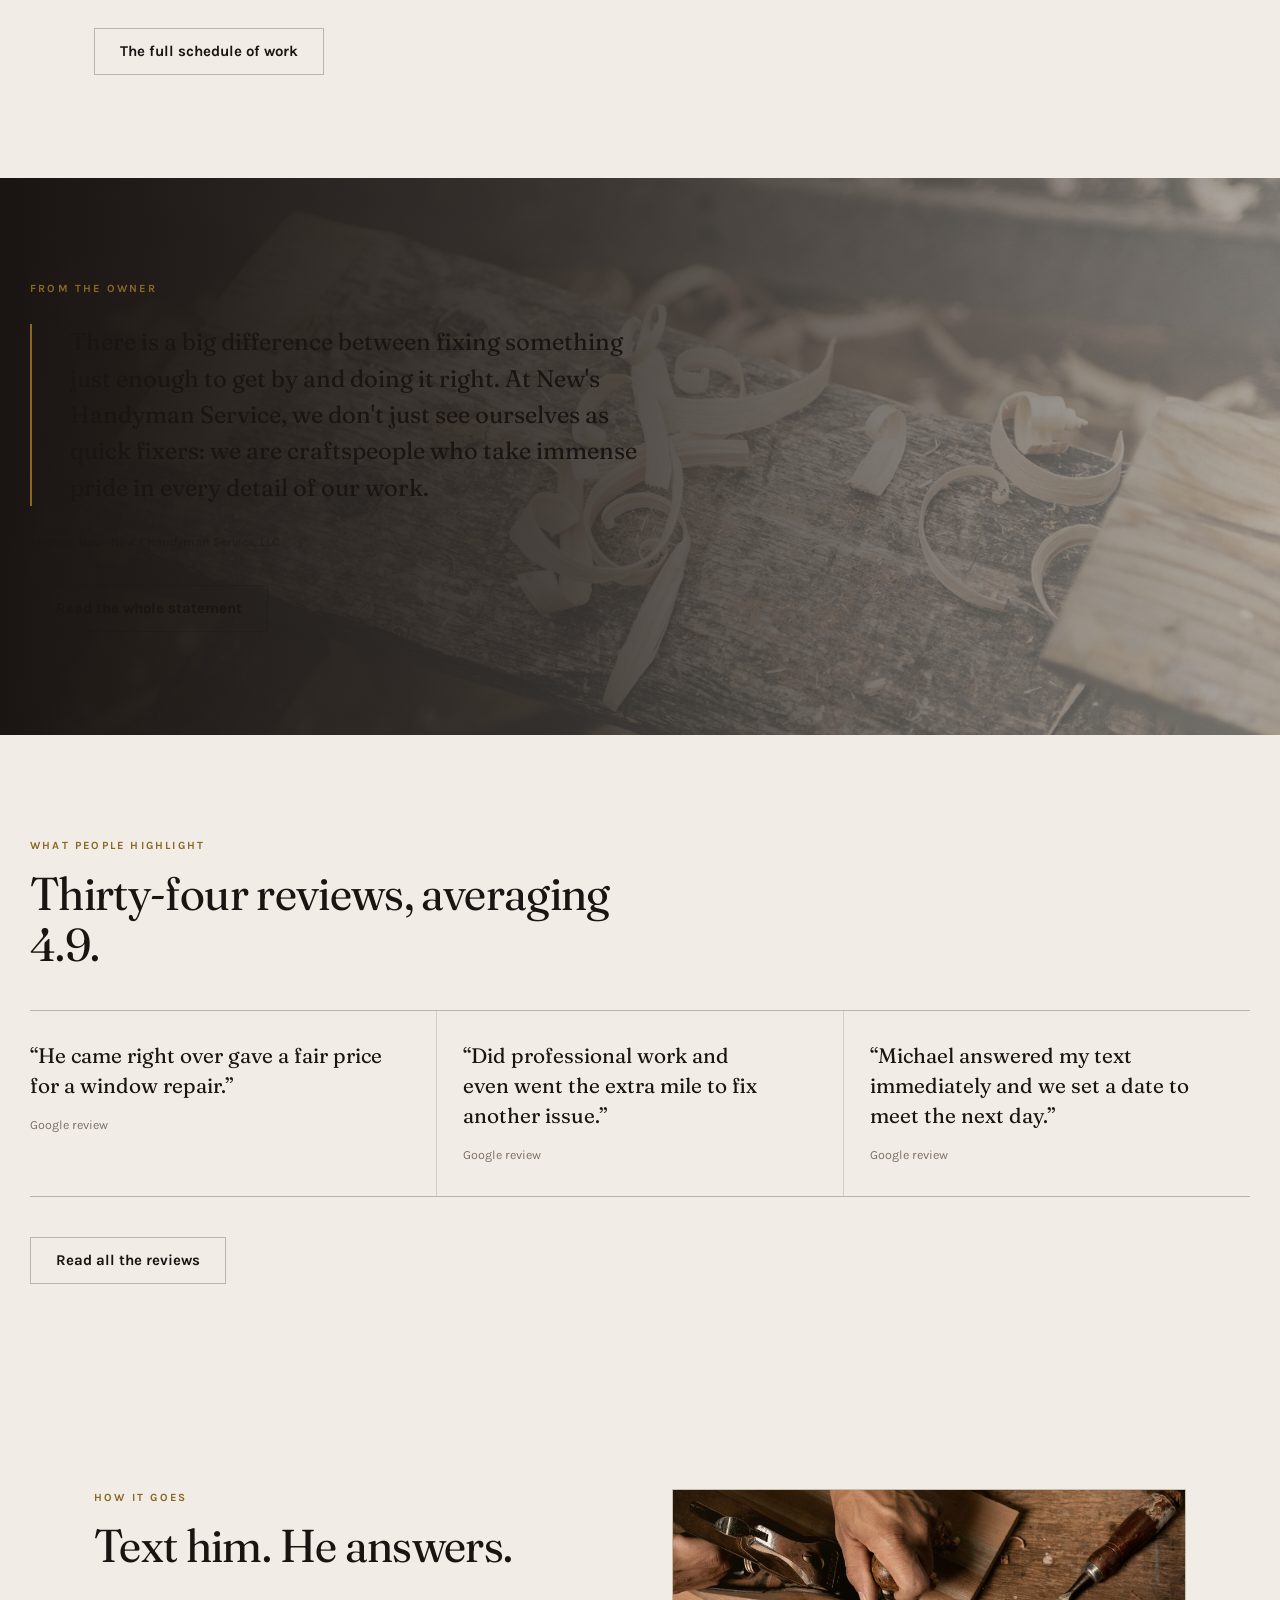
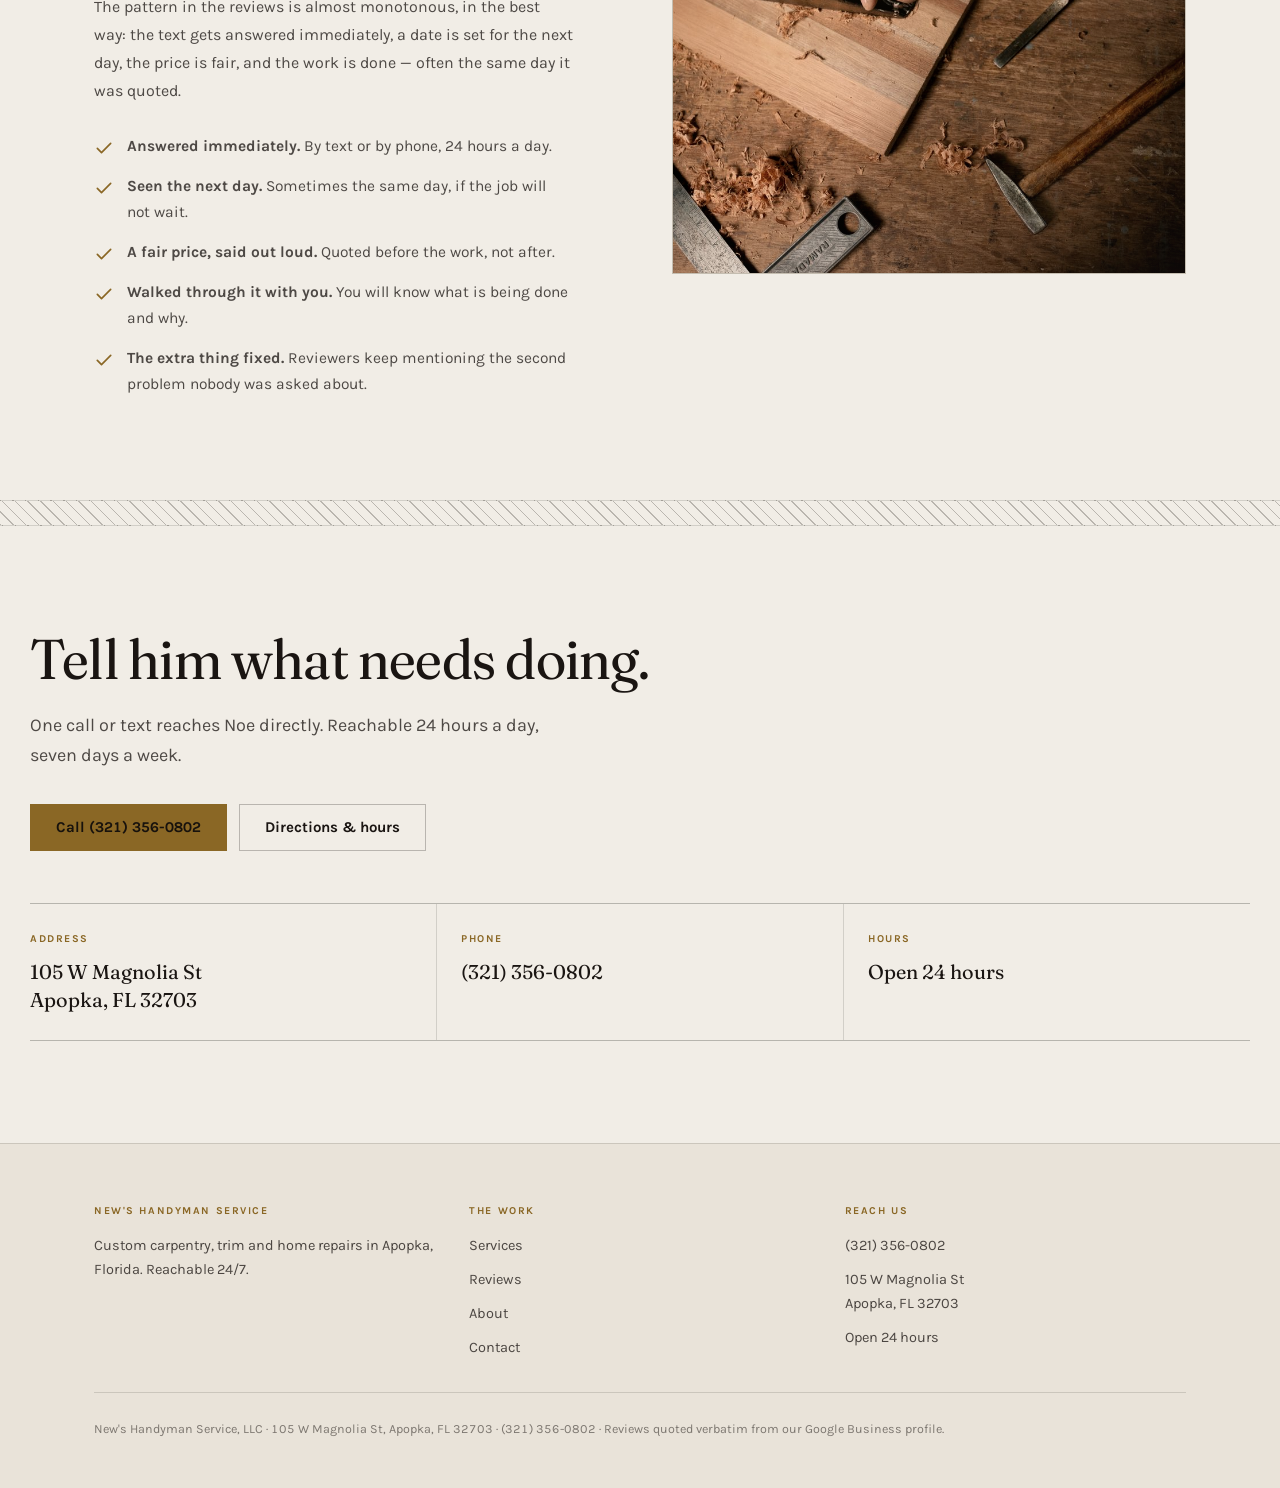
==== commit d2fe482e: "Name Noe as the contact throughout The "who you reach" copy on all four pages now says Noe, matching" ====
--- a/index.html
+++ b/index.html
@@ -248,7 +248,7 @@
 
 <section class="wrap section">
   <h2 class="h-section" style="font-size: clamp(32px, 4.4vw, 56px); max-width: 20ch">Tell him what needs doing.</h2>
-  <p class="lede" style="margin-top: 20px; max-width: 50ch">One call or text reaches Michael directly. Reachable 24 hours a day, seven days a week.</p>
+  <p class="lede" style="margin-top: 20px; max-width: 50ch">One call or text reaches Noe directly. Reachable 24 hours a day, seven days a week.</p>
   <div class="btn-row" style="margin: 34px 0 52px">
     <a class="btn btn-brass" href="tel:+13213560802">Call (321) 356-0802</a>
     <a class="btn btn-outline" href="contact.html">Directions &amp; hours</a>
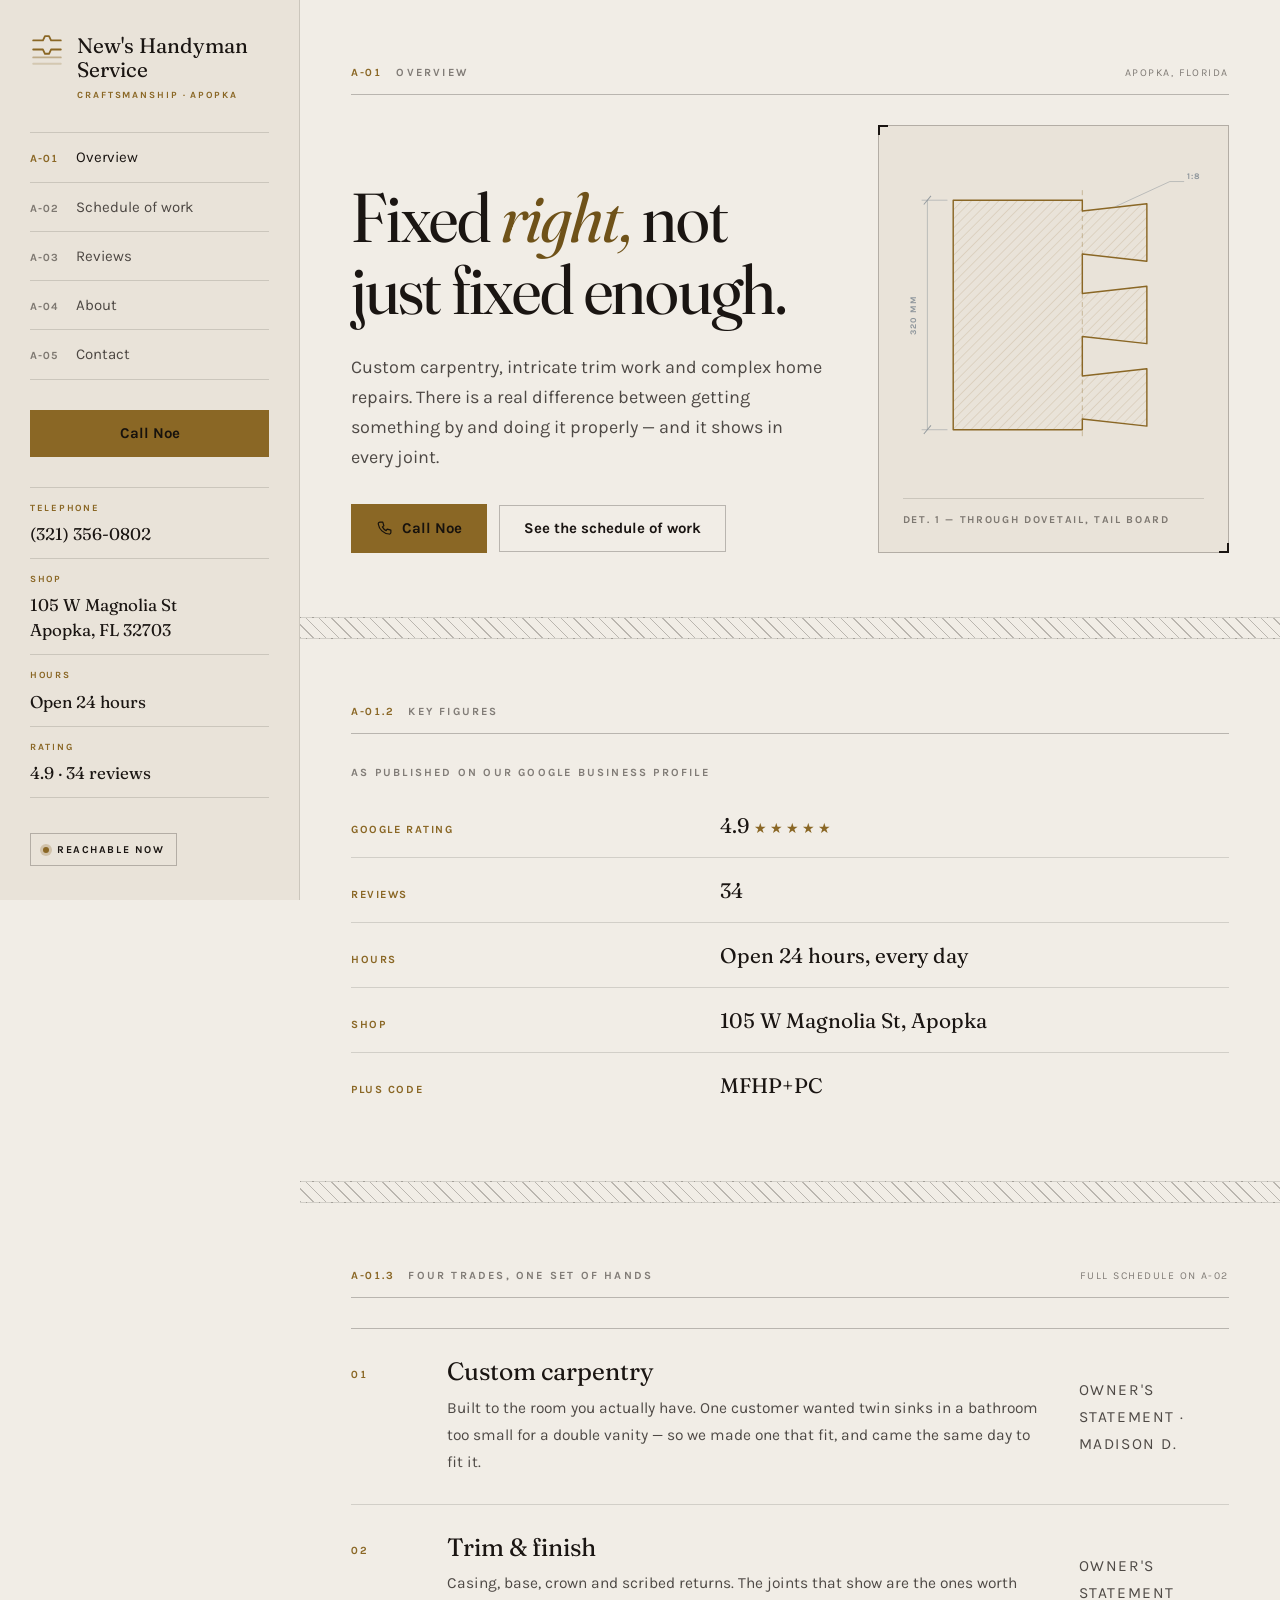
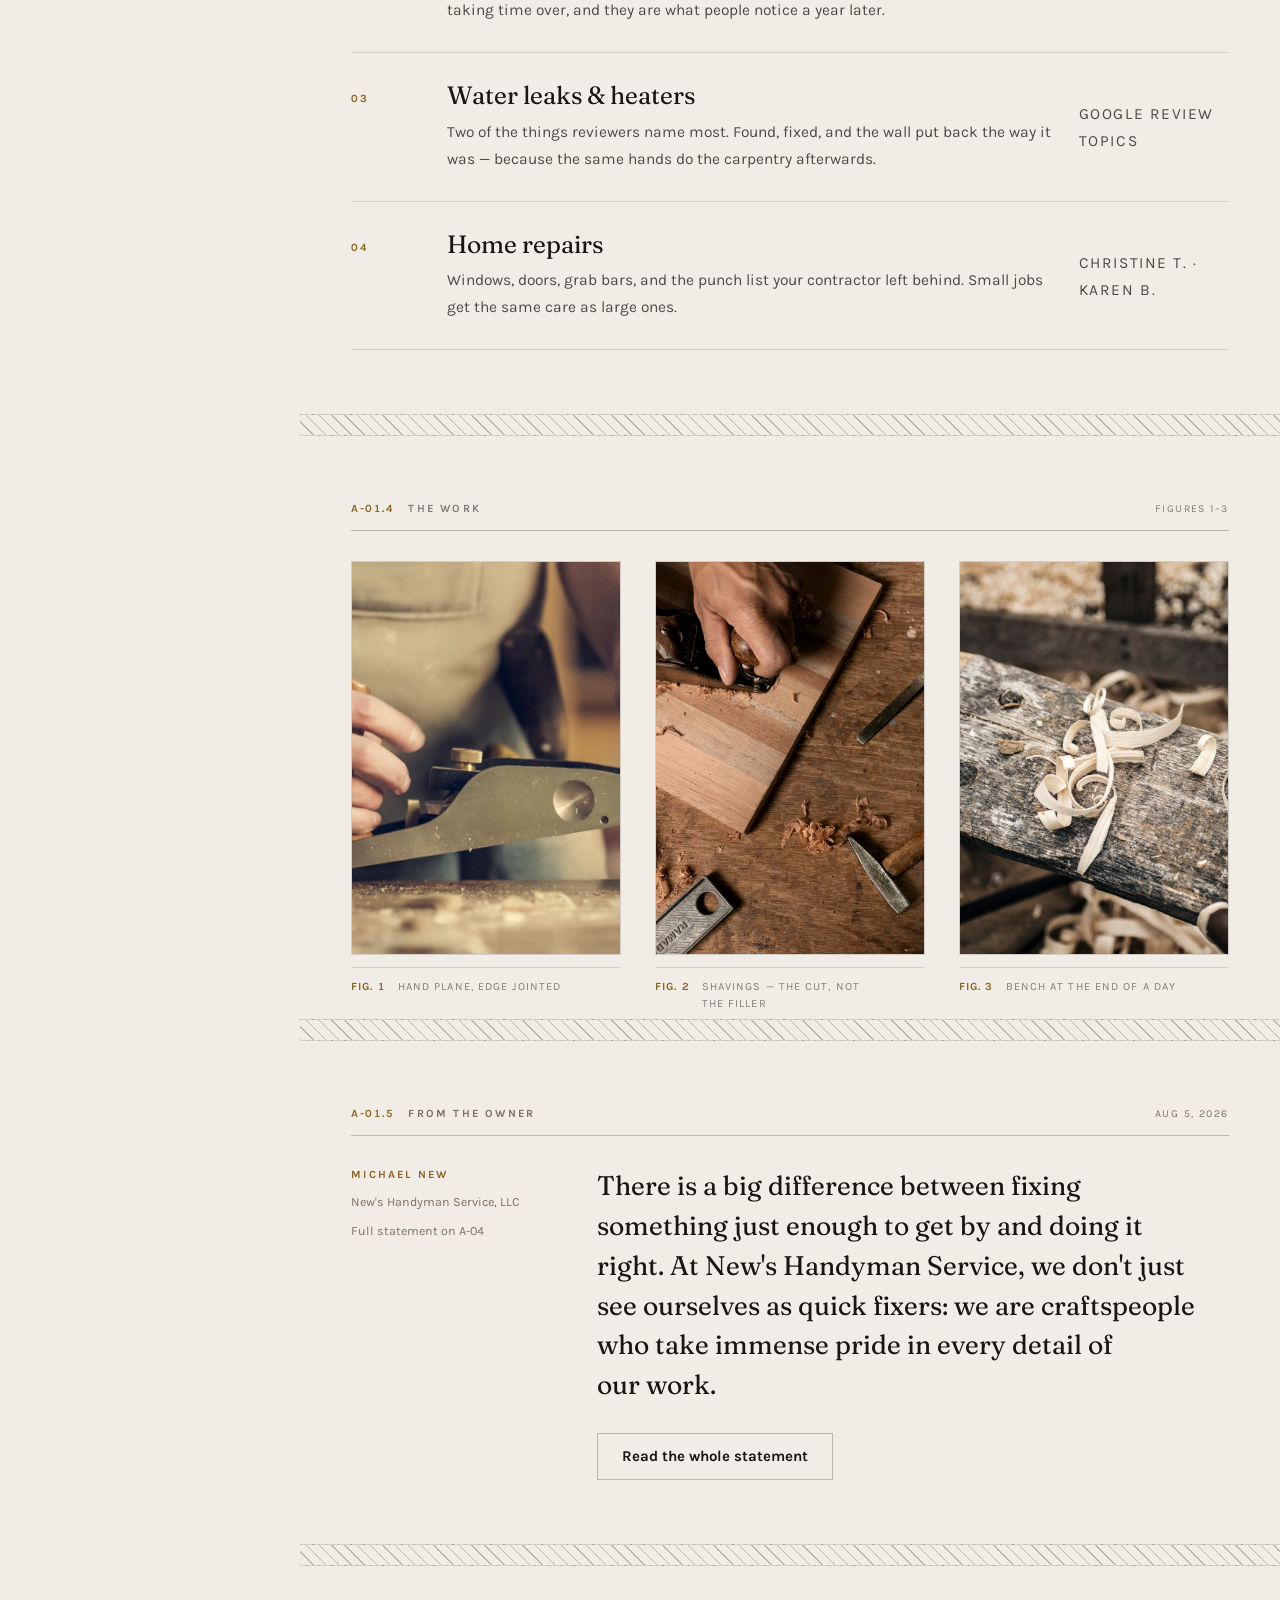
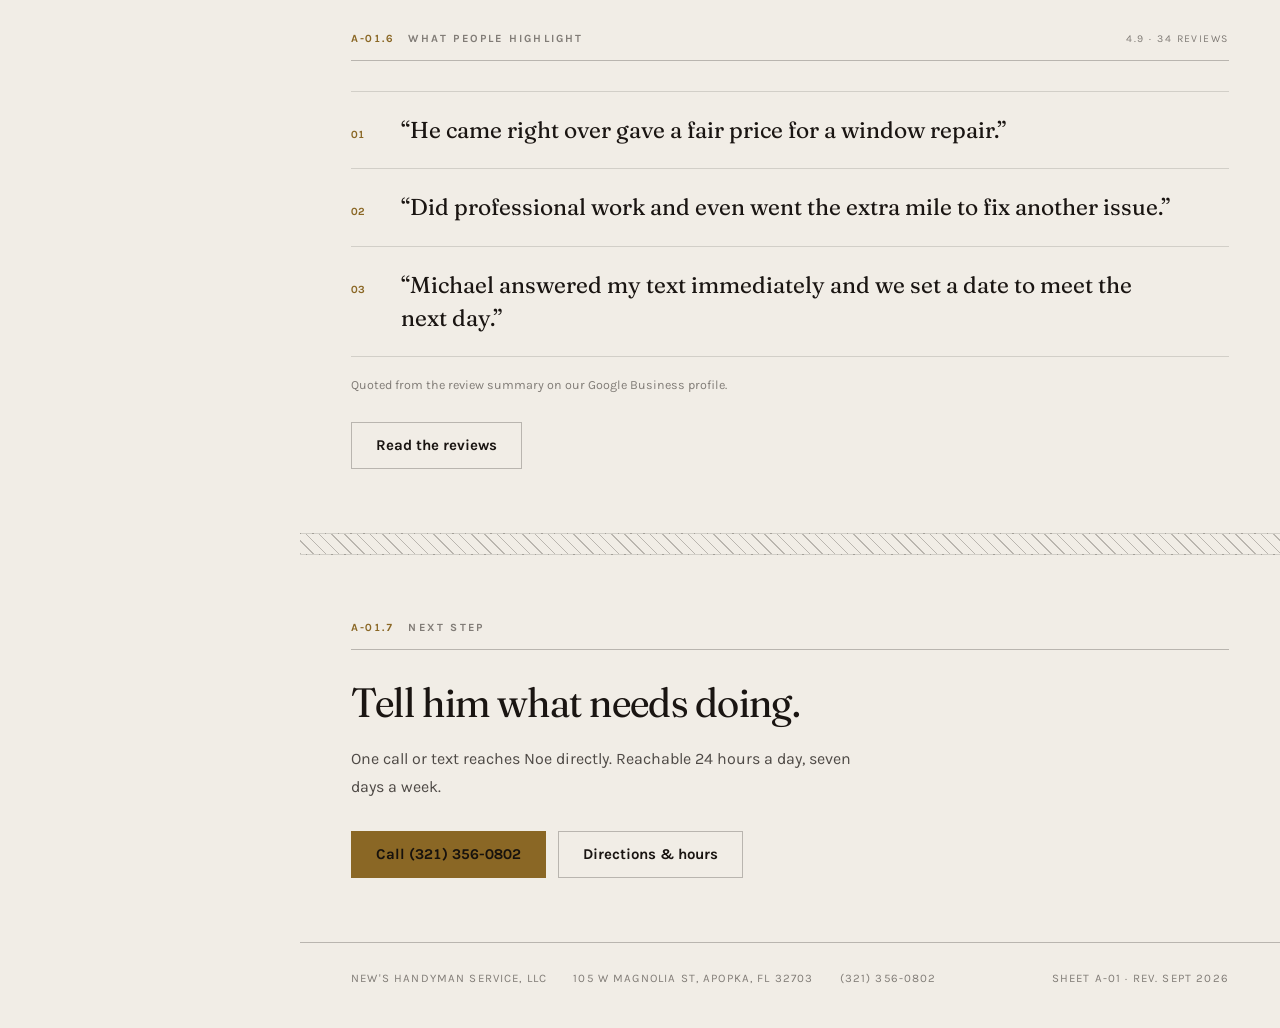
==== commit 296540ed: "Rebuild on a drawing-sheet architecture The previous layout shared its skeleton with the Coastal Ele" ====
--- a/index.html
+++ b/index.html
@@ -11,292 +11,274 @@
 <link rel="stylesheet" href="assets/site.css">
 </head>
 <body>
-
-<nav class="nav">
-  <div class="nav-inner">
-    <a class="brand" href="index.html" aria-label="New's Handyman Service — home">
-      <svg class="brand-mark" viewBox="0 0 32 32" fill="none" aria-hidden="true">
-        <path d="M3 6h9.2l1.9-4h3.8l1.9 4H29" stroke="currentColor" stroke-width="1.7" stroke-linecap="round" stroke-linejoin="round"/>
-        <path d="M3 14.6h9.2l1.9 4h3.8l1.9-4H29" stroke="currentColor" stroke-width="1.7" stroke-linecap="round" stroke-linejoin="round"/>
-        <path d="M3 22h26" stroke="currentColor" stroke-width="1.7" stroke-linecap="round" opacity=".45"/>
-        <path d="M3 28h26" stroke="currentColor" stroke-width="1.7" stroke-linecap="round" opacity=".22"/>
-      </svg>
-      <span class="brand-text">
-        <span class="brand-name">New's Handyman Service</span>
-        <span class="brand-sub">Craftsmanship · Apopka, FL</span>
-      </span>
-    </a>
-    <a class="nav-link" href="services.html">Services</a>
-    <a class="nav-link" href="reviews.html">Reviews</a>
-    <a class="nav-link" href="about.html">About</a>
-    <a class="nav-link" href="contact.html">Contact</a>
-    <a class="btn btn-brass btn-sm" href="tel:+13213560802">(321) 356-0802</a>
+<div class="shell">
+
+<aside class="rail">
+  <a class="rail-brand" href="index.html">
+    <svg class="rail-mark" viewBox="0 0 32 32" fill="none" aria-hidden="true">
+      <path d="M3 6h9.2l1.9-4h3.8l1.9 4H29" stroke="currentColor" stroke-width="1.7" stroke-linecap="round" stroke-linejoin="round"/>
+      <path d="M3 14.6h9.2l1.9 4h3.8l1.9-4H29" stroke="currentColor" stroke-width="1.7" stroke-linecap="round" stroke-linejoin="round"/>
+      <path d="M3 22h26" stroke="currentColor" stroke-width="1.7" stroke-linecap="round" opacity=".45"/>
+      <path d="M3 28h26" stroke="currentColor" stroke-width="1.7" stroke-linecap="round" opacity=".22"/>
+    </svg>
+    <span>
+      <span class="rail-name">New's Handyman Service</span>
+      <span class="rail-sub">Craftsmanship · Apopka</span>
+    </span>
+  </a>
+
+  <nav class="rail-nav" aria-label="Sheet index">
+    <a href="index.html" aria-current="page"><span class="n">A-01</span><span>Overview</span></a>
+    <a href="services.html"><span class="n">A-02</span><span>Schedule of work</span></a>
+    <a href="reviews.html"><span class="n">A-03</span><span>Reviews</span></a>
+    <a href="about.html"><span class="n">A-04</span><span>About</span></a>
+    <a href="contact.html"><span class="n">A-05</span><span>Contact</span></a>
+  </nav>
+
+  <a class="btn btn-brass btn-block" href="tel:+13213560802">Call Noe</a>
+
+  <div class="block">
+    <div class="block-row">
+      <p class="k">Telephone</p>
+      <p class="v"><a href="tel:+13213560802">(321) 356-0802</a></p>
+    </div>
+    <div class="block-row">
+      <p class="k">Shop</p>
+      <p class="v">105 W Magnolia St<br>Apopka, FL 32703</p>
+    </div>
+    <div class="block-row">
+      <p class="k">Hours</p>
+      <p class="v">Open 24 hours</p>
+    </div>
+    <div class="block-row">
+      <p class="k">Rating</p>
+      <p class="v">4.9 · 34 reviews</p>
+    </div>
   </div>
-</nav>
-
-<header class="hero">
-  <img src="assets/img/hero.jpg" alt="" aria-hidden="true">
-  <span class="hero-veil"></span>
-  <div class="hero-inner">
-    <div class="hero-copy">
-      <span class="open-badge"><span class="open-dot"></span>Open 24 hours</span>
-      <h1 class="display" style="margin-top: 26px">Fixed <em>right,</em> not just fixed enough.</h1>
-      <p class="lede" style="max-width: 50ch; margin-top: 26px">Custom carpentry, intricate trim work and complex home repairs in Apopka. There is a real difference between getting something by and doing it properly — and it shows in every joint.</p>
-      <div class="btn-row" style="margin-top: 34px">
-        <a class="btn btn-brass" href="tel:+13213560802">
-          <svg width="17" height="17" viewBox="0 0 24 24" fill="none" aria-hidden="true"><path d="M6.6 3h3l1.5 5.2-2.1 1.5a12.5 12.5 0 0 0 5.3 5.3l1.5-2.1L21 14.4v3a2.4 2.4 0 0 1-2.6 2.4A16.8 16.8 0 0 1 3.2 5.6A2.4 2.4 0 0 1 5.6 3z" stroke="currentColor" stroke-width="1.7" stroke-linecap="round" stroke-linejoin="round"/></svg>
-          Call Noe
-        </a>
-        <a class="btn btn-outline" href="reviews.html">Read the reviews</a>
-      </div>
-      <p class="rating-meta" style="margin-top: 26px">
-        <span class="stars">★★★★★</span>
-        <span style="margin-left: 10px">4.9 · 34 Google reviews</span>
-      </p>
-    </div>
-
-    <!-- Measured drawing: a through-dovetail tail board, hatched in
-         section, with the overall dimension and the 1:8 slope called
-         out the way a shop drawing would. -->
-    <figure class="profile-figure" style="margin: 0">
-      <svg viewBox="0 0 420 460" fill="none" role="img" aria-label="A measured drawing of a dovetail tail board, dimensioned and hatched in section" style="width: 100%; max-width: 420px; margin-inline: auto">
-        <defs>
-          <pattern id="hatch45" width="9" height="9" patternTransform="rotate(45)" patternUnits="userSpaceOnUse">
-            <line x1="0" y1="0" x2="0" y2="9" stroke="currentColor" stroke-width="1" opacity=".38"/>
-          </pattern>
-        </defs>
-
-        <!-- the tail board, traced with three dovetail tails -->
-        <path d="M70 70 L250 70 L250 85 L340 75 L340 155 L250 145 L250 200 L340 190 L340 270 L250 260 L250 315 L340 305 L340 385 L250 375 L250 390 L70 390 Z"
-              fill="url(#hatch45)" stroke="currentColor" stroke-width="2" stroke-linejoin="round"/>
-
-        <!-- baseline / shoulder line -->
-        <path d="M250 56 L250 404" stroke="currentColor" stroke-width="1" stroke-dasharray="7 5" opacity=".5"/>
-
-        <g class="dim" stroke="currentColor">
-          <!-- extension lines -->
-          <path d="M62 70 L26 70 M62 390 L26 390" stroke-width="1" opacity=".7"/>
-          <!-- dimension line with ticks -->
-          <path d="M34 70 L34 390" stroke-width="1" opacity=".7"/>
-          <path d="M29 76 L39 64 M29 396 L39 384" stroke-width="1.4" opacity=".9"/>
-        </g>
-        <text x="18" y="230" transform="rotate(-90 18 230)" text-anchor="middle"
-              font-family="Karla, sans-serif" font-size="12" font-weight="700"
-              letter-spacing="1.6" fill="currentColor" opacity=".85">320 MM</text>
-
-        <!-- slope call-out on the first tail -->
-        <g class="dim" stroke="currentColor">
-          <path d="M296 79 L372 44" stroke-width="1" opacity=".7"/>
-          <path d="M372 44 L392 44" stroke-width="1" opacity=".7"/>
-        </g>
-        <text x="396" y="41" font-family="Karla, sans-serif" font-size="12" font-weight="700"
-              letter-spacing="1.4" fill="currentColor" opacity=".85">1:8</text>
-
-        <text x="70" y="428" font-family="Karla, sans-serif" font-size="11" font-weight="700"
-              letter-spacing="2.4" fill="currentColor" opacity=".6">TAIL BOARD — SECTION</text>
-        <path d="M70 440 L340 440" stroke="currentColor" stroke-width="1" opacity=".3"/>
-      </svg>
-    </figure>
+
+  <div class="rail-foot">
+    <span class="rail-open"><span class="rail-dot"></span>Reachable now</span>
   </div>
-</header>
-
-<div class="hatch" aria-hidden="true"></div>
-
-<div class="wrap">
-  <section class="stats" aria-label="At a glance">
-    <div class="stat">
-      <p class="stat-v accent">4.9</p>
-      <p class="stat-k">Google rating</p>
-    </div>
-    <div class="stat">
-      <p class="stat-v">34</p>
-      <p class="stat-k">Reviews</p>
-    </div>
-    <div class="stat">
-      <p class="stat-v">24/7</p>
-      <p class="stat-k">Reachable any hour</p>
-    </div>
-    <div class="stat">
-      <p class="stat-v">Apopka</p>
-      <p class="stat-k">W Magnolia St</p>
-    </div>
-  </section>
+</aside>
+
+<main class="main">
+
+  <section class="sheet">
+    <div class="sheet-tag">
+      <span class="no">A-01</span>
+      <span class="ti">Overview</span>
+      <span class="sc">Apopka, Florida</span>
+    </div>
+
+    <div class="opener">
+      <div>
+        <h1 class="display">Fixed <em>right,</em> not just fixed enough.</h1>
+        <p class="lede measure-tight" style="margin-top: 26px">Custom carpentry, intricate trim work and complex home repairs. There is a real difference between getting something by and doing it properly — and it shows in every joint.</p>
+        <div class="btn-row" style="margin-top: 32px">
+          <a class="btn btn-brass" href="tel:+13213560802">
+            <svg width="17" height="17" viewBox="0 0 24 24" fill="none" aria-hidden="true"><path d="M6.6 3h3l1.5 5.2-2.1 1.5a12.5 12.5 0 0 0 5.3 5.3l1.5-2.1L21 14.4v3a2.4 2.4 0 0 1-2.6 2.4A16.8 16.8 0 0 1 3.2 5.6A2.4 2.4 0 0 1 5.6 3z" stroke="currentColor" stroke-width="1.7" stroke-linecap="round" stroke-linejoin="round"/></svg>
+            Call Noe
+          </a>
+          <a class="btn btn-outline" href="services.html">See the schedule of work</a>
+        </div>
+      </div>
+
+      <!-- Measured drawing: a through-dovetail tail board, hatched in
+           section, with the overall dimension and the 1:8 slope called
+           out the way a shop drawing would. -->
+      <div class="detail-box">
+        <svg viewBox="0 0 420 460" fill="none" role="img" aria-label="A measured drawing of a dovetail tail board, dimensioned and hatched in section" style="width: 100%; color: var(--brass)">
+          <defs>
+            <pattern id="hatch45" width="9" height="9" patternTransform="rotate(45)" patternUnits="userSpaceOnUse">
+              <line x1="0" y1="0" x2="0" y2="9" stroke="currentColor" stroke-width="1" opacity=".38"/>
+            </pattern>
+          </defs>
+          <path d="M70 70 L250 70 L250 85 L340 75 L340 155 L250 145 L250 200 L340 190 L340 270 L250 260 L250 315 L340 305 L340 385 L250 375 L250 390 L70 390 Z"
+                fill="url(#hatch45)" stroke="currentColor" stroke-width="2" stroke-linejoin="round"/>
+          <path d="M250 56 L250 404" stroke="currentColor" stroke-width="1" stroke-dasharray="7 5" opacity=".5"/>
+          <g stroke="#8D959B">
+            <path d="M62 70 L26 70 M62 390 L26 390" stroke-width="1" opacity=".7"/>
+            <path d="M34 70 L34 390" stroke-width="1" opacity=".7"/>
+            <path d="M29 76 L39 64 M29 396 L39 384" stroke-width="1.4" opacity=".9"/>
+          </g>
+          <text x="18" y="230" transform="rotate(-90 18 230)" text-anchor="middle"
+                font-family="Karla, sans-serif" font-size="12" font-weight="700"
+                letter-spacing="1.6" fill="#8D959B">320 MM</text>
+          <g stroke="#8D959B">
+            <path d="M296 79 L372 44 M372 44 L392 44" stroke-width="1" opacity=".7"/>
+          </g>
+          <text x="396" y="41" font-family="Karla, sans-serif" font-size="12" font-weight="700"
+                letter-spacing="1.4" fill="#8D959B">1:8</text>
+        </svg>
+        <p class="cap">Det. 1 — Through dovetail, tail board</p>
+      </div>
+    </div>
+  </section>
+
+  <div class="hatch" aria-hidden="true"></div>
+
+  <section class="sheet">
+    <div class="sheet-tag">
+      <span class="no">A-01.2</span>
+      <span class="ti">Key figures</span>
+    </div>
+    <table class="spec">
+      <caption>As published on our Google Business profile</caption>
+      <tbody>
+        <tr><th scope="row">Google rating</th><td>4.9 <span class="stars" style="font-size: 14px; letter-spacing: 3px">★★★★★</span></td></tr>
+        <tr><th scope="row">Reviews</th><td>34</td></tr>
+        <tr><th scope="row">Hours</th><td>Open 24 hours, every day</td></tr>
+        <tr><th scope="row">Shop</th><td>105 W Magnolia St, Apopka</td></tr>
+        <tr><th scope="row">Plus code</th><td>MFHP+PC</td></tr>
+      </tbody>
+    </table>
+  </section>
+
+  <div class="hatch" aria-hidden="true"></div>
+
+  <section class="sheet">
+    <div class="sheet-tag">
+      <span class="no">A-01.3</span>
+      <span class="ti">Four trades, one set of hands</span>
+      <span class="sc">Full schedule on A-02</span>
+    </div>
+
+    <div class="schedule">
+      <div class="sched-row">
+        <span class="sched-n">01</span>
+        <div>
+          <h3>Custom carpentry</h3>
+          <p>Built to the room you actually have. One customer wanted twin sinks in a bathroom too small for a double vanity — so we made one that fit, and came the same day to fit it.</p>
+        </div>
+        <p class="sched-src">Owner's statement · Madison D.</p>
+      </div>
+      <div class="sched-row">
+        <span class="sched-n">02</span>
+        <div>
+          <h3>Trim &amp; finish</h3>
+          <p>Casing, base, crown and scribed returns. The joints that show are the ones worth taking time over, and they are what people notice a year later.</p>
+        </div>
+        <p class="sched-src">Owner's statement</p>
+      </div>
+      <div class="sched-row">
+        <span class="sched-n">03</span>
+        <div>
+          <h3>Water leaks &amp; heaters</h3>
+          <p>Two of the things reviewers name most. Found, fixed, and the wall put back the way it was — because the same hands do the carpentry afterwards.</p>
+        </div>
+        <p class="sched-src">Google review topics</p>
+      </div>
+      <div class="sched-row">
+        <span class="sched-n">04</span>
+        <div>
+          <h3>Home repairs</h3>
+          <p>Windows, doors, grab bars, and the punch list your contractor left behind. Small jobs get the same care as large ones.</p>
+        </div>
+        <p class="sched-src">Christine T. · Karen B.</p>
+      </div>
+    </div>
+  </section>
+
+  <div class="hatch" aria-hidden="true"></div>
+
+  <section class="sheet">
+    <div class="sheet-tag">
+      <span class="no">A-01.4</span>
+      <span class="ti">The work</span>
+      <span class="sc">Figures 1–3</span>
+    </div>
+    <div class="fig-row">
+      <figure class="figure fig-tall">
+        <img src="assets/img/hero.jpg" alt="A hand plane worked along a board">
+        <figcaption><span class="fno">Fig. 1</span><span>Hand plane, edge jointed</span></figcaption>
+      </figure>
+      <figure class="figure fig-tall">
+        <img src="assets/img/carpentry.jpg" alt="Hands working a plane, shavings curling away">
+        <figcaption><span class="fno">Fig. 2</span><span>Shavings — the cut, not the filler</span></figcaption>
+      </figure>
+      <figure class="figure fig-tall">
+        <img src="assets/img/bench.jpg" alt="A workbench covered in wood shavings">
+        <figcaption><span class="fno">Fig. 3</span><span>Bench at the end of a day</span></figcaption>
+      </figure>
+    </div>
+  </section>
+
+  <div class="hatch" aria-hidden="true"></div>
+
+  <section class="sheet sheet-linen">
+    <div class="sheet-tag">
+      <span class="no">A-01.5</span>
+      <span class="ti">From the owner</span>
+      <span class="sc">Aug 5, 2026</span>
+    </div>
+    <div class="marginal">
+      <div class="side">
+        <p class="caps">Michael New</p>
+        <p class="fine">New's Handyman Service, LLC</p>
+        <p class="fine">Full statement on A-04</p>
+      </div>
+      <div>
+        <div class="statement">
+          <p>There is a big difference between fixing something just enough to get by and doing it right. At New's Handyman Service, we don't just see ourselves as quick fixers: we are craftspeople who take immense pride in every detail of our work.</p>
+        </div>
+        <div class="btn-row" style="margin-top: 28px">
+          <a class="btn btn-outline" href="about.html">Read the whole statement</a>
+        </div>
+      </div>
+    </div>
+  </section>
+
+  <div class="hatch" aria-hidden="true"></div>
+
+  <section class="sheet">
+    <div class="sheet-tag">
+      <span class="no">A-01.6</span>
+      <span class="ti">What people highlight</span>
+      <span class="sc">4.9 · 34 reviews</span>
+    </div>
+    <div class="hl">
+      <div class="hl-row">
+        <span class="n">01</span>
+        <p class="q">“He came right over gave a fair price for a window repair.”</p>
+      </div>
+      <div class="hl-row">
+        <span class="n">02</span>
+        <p class="q">“Did professional work and even went the extra mile to fix another issue.”</p>
+      </div>
+      <div class="hl-row">
+        <span class="n">03</span>
+        <p class="q">“Michael answered my text immediately and we set a date to meet the next day.”</p>
+      </div>
+    </div>
+    <p class="fine" style="margin-top: 18px">Quoted from the review summary on our Google Business profile.</p>
+    <div class="btn-row" style="margin-top: 26px">
+      <a class="btn btn-outline" href="reviews.html">Read the reviews</a>
+    </div>
+  </section>
+
+  <div class="hatch" aria-hidden="true"></div>
+
+  <section class="sheet">
+    <div class="sheet-tag">
+      <span class="no">A-01.7</span>
+      <span class="ti">Next step</span>
+    </div>
+    <h2 class="h-section measure-tight">Tell him what needs doing.</h2>
+    <p class="prose measure-tight" style="margin-top: 20px">One call or text reaches Noe directly. Reachable 24 hours a day, seven days a week.</p>
+    <div class="btn-row" style="margin-top: 30px">
+      <a class="btn btn-brass" href="tel:+13213560802">Call (321) 356-0802</a>
+      <a class="btn btn-outline" href="contact.html">Directions &amp; hours</a>
+    </div>
+  </section>
+
+  <footer class="sheet-foot">
+    <span>New's Handyman Service, LLC</span>
+    <span>105 W Magnolia St, Apopka, FL 32703</span>
+    <span><a href="tel:+13213560802">(321) 356-0802</a></span>
+    <span class="grow">Sheet A-01 · Rev. Sept 2026</span>
+  </footer>
+</main>
+
 </div>
-
-<div class="wrap">
-  <section class="section">
-    <p class="label">What we take on</p>
-    <h2 class="h-section" style="max-width: 24ch; margin-top: 14px">Four trades, one craftsperson.</h2>
-    <p class="prose" style="max-width: 56ch; margin-top: 20px; margin-bottom: 44px">Carpentry is the heart of it, but a house does not fail in tidy categories — so the same hands handle the leak, the water heater and the trim that has to go back on afterwards.</p>
-
-    <div class="card-grid">
-      <article class="card">
-        <span class="card-icon" aria-hidden="true">
-          <svg width="30" height="30" viewBox="0 0 24 24" fill="none"><path d="M2.6 15.4 15.4 2.6l2.8 2.8-9.6 12.8-6-2.8z" stroke="currentColor" stroke-width="1.4" stroke-linejoin="round"/><path d="M15.4 5.4 18.2 8.2" stroke="currentColor" stroke-width="1.4"/><path d="M17.4 17.6h4M19.4 15.6v4" stroke="currentColor" stroke-width="1.4" stroke-linecap="round"/></svg>
-        </span>
-        <p class="card-n">01</p>
-        <h3>Custom carpentry</h3>
-        <p>Built to the room you actually have. One customer wanted twin sinks in a bathroom too small for a double vanity — so we made one that fit.</p>
-      </article>
-      <article class="card">
-        <span class="card-icon" aria-hidden="true">
-          <svg width="30" height="30" viewBox="0 0 24 24" fill="none"><path d="M2.5 20.5 21.5 3.5" stroke="currentColor" stroke-width="1.4" stroke-linecap="round"/><path d="M2.5 20.5h5.5l13.5-12V3.5h-5L2.5 15.4z" stroke="currentColor" stroke-width="1.4" stroke-linejoin="round"/><path d="M8 15.4h5.5" stroke="currentColor" stroke-width="1.4" stroke-linecap="round" opacity=".55"/></svg>
-        </span>
-        <p class="card-n">02</p>
-        <h3>Trim &amp; finish</h3>
-        <p>Casing, base, crown and scribed returns. The joints that show are the ones worth taking time over, and they are what people notice a year later.</p>
-      </article>
-      <article class="card">
-        <span class="card-icon" aria-hidden="true">
-          <svg width="30" height="30" viewBox="0 0 24 24" fill="none"><path d="M6.5 2.5v7a3 3 0 0 0 3 3h1v9" stroke="currentColor" stroke-width="1.4" stroke-linecap="round" stroke-linejoin="round"/><path d="M4 2.5v3.2M9 2.5v3.2" stroke="currentColor" stroke-width="1.4" stroke-linecap="round"/><path d="M14.5 21.5v-8.2a4.8 4.8 0 0 1 4.8-4.8h1.2" stroke="currentColor" stroke-width="1.4" stroke-linecap="round" stroke-linejoin="round"/><circle cx="10.5" cy="21.5" r="0" stroke="currentColor"/></svg>
-        </span>
-        <p class="card-n">03</p>
-        <h3>Plumbing repairs</h3>
-        <p>Water leaks and water heaters are two of the things reviewers name most. Found, fixed, and the wall put back the way it was.</p>
-      </article>
-      <article class="card">
-        <span class="card-icon" aria-hidden="true">
-          <svg width="30" height="30" viewBox="0 0 24 24" fill="none"><path d="M2.5 10.5 12 2.8l9.5 7.7" stroke="currentColor" stroke-width="1.4" stroke-linecap="round" stroke-linejoin="round"/><path d="M4.8 12.4v8.8h14.4v-8.8" stroke="currentColor" stroke-width="1.4" stroke-linejoin="round"/><path d="M9.6 21.2v-5.6h4.8v5.6" stroke="currentColor" stroke-width="1.4" stroke-linejoin="round"/></svg>
-        </span>
-        <p class="card-n">04</p>
-        <h3>Home repairs</h3>
-        <p>Windows, doors, grab bars, the punch list your contractor left behind. Small jobs get the same care as large ones.</p>
-      </article>
-    </div>
-
-    <div class="btn-row" style="margin-top: 32px">
-      <a class="btn btn-outline" href="services.html">The full schedule of work</a>
-    </div>
-  </section>
-</div>
-
-<section class="band-photo">
-  <img src="assets/img/bench.jpg" alt="A workbench covered in wood shavings">
-  <span class="veil"></span>
-  <div class="wrap section">
-    <p class="label">From the owner</p>
-    <div class="statement" style="margin-top: 26px">
-      <p>There is a big difference between fixing something just enough to get by and doing it right. At New's Handyman Service, we don't just see ourselves as quick fixers: we are craftspeople who take immense pride in every detail of our work.</p>
-    </div>
-    <p class="fine statement-by">Michael New · New's Handyman Service, LLC</p>
-    <div class="btn-row" style="margin-top: 32px">
-      <a class="btn btn-outline" href="about.html">Read the whole statement</a>
-    </div>
-  </div>
-</section>
-
-<div class="panel-linen">
-  <div class="wrap section">
-    <p class="label">What people highlight</p>
-    <h2 class="h-section" style="max-width: 22ch; margin-top: 14px; margin-bottom: 40px">Thirty-four reviews, averaging 4.9.</h2>
-    <div class="quote-grid" style="background: var(--rule-ink); border-block-color: var(--rule-ink)">
-      <div class="quote-cell" style="background: var(--linen)">
-        <q style="color: var(--ink)">He came right over gave a fair price for a window repair.</q>
-        <p class="fine">Google review</p>
-      </div>
-      <div class="quote-cell" style="background: var(--linen)">
-        <q style="color: var(--ink)">Did professional work and even went the extra mile to fix another issue.</q>
-        <p class="fine">Google review</p>
-      </div>
-      <div class="quote-cell" style="background: var(--linen)">
-        <q style="color: var(--ink)">Michael answered my text immediately and we set a date to meet the next day.</q>
-        <p class="fine">Google review</p>
-      </div>
-    </div>
-    <div class="btn-row" style="margin-top: 40px">
-      <a class="btn btn-outline" href="reviews.html">Read all the reviews</a>
-    </div>
-  </div>
-</div>
-
-<div class="wrap">
-  <section class="section split split-top">
-    <div>
-      <p class="label">How it goes</p>
-      <h2 class="h-section" style="margin-top: 14px">Text him. He answers.</h2>
-      <p class="prose" style="margin-top: 22px; max-width: 50ch">The pattern in the reviews is almost monotonous, in the best way: the text gets answered immediately, a date is set for the next day, the price is fair, and the work is done — often the same day it was quoted.</p>
-      <ul class="ticks" style="margin-top: 28px">
-        <li>
-          <svg width="20" height="20" viewBox="0 0 24 24" fill="none" aria-hidden="true"><path d="M4 12.5l5 5 11-11" stroke="currentColor" stroke-width="2" stroke-linecap="round" stroke-linejoin="round"/></svg>
-          <span><b>Answered immediately.</b> By text or by phone, 24 hours a day.</span>
-        </li>
-        <li>
-          <svg width="20" height="20" viewBox="0 0 24 24" fill="none" aria-hidden="true"><path d="M4 12.5l5 5 11-11" stroke="currentColor" stroke-width="2" stroke-linecap="round" stroke-linejoin="round"/></svg>
-          <span><b>Seen the next day.</b> Sometimes the same day, if the job will not wait.</span>
-        </li>
-        <li>
-          <svg width="20" height="20" viewBox="0 0 24 24" fill="none" aria-hidden="true"><path d="M4 12.5l5 5 11-11" stroke="currentColor" stroke-width="2" stroke-linecap="round" stroke-linejoin="round"/></svg>
-          <span><b>A fair price, said out loud.</b> Quoted before the work, not after.</span>
-        </li>
-        <li>
-          <svg width="20" height="20" viewBox="0 0 24 24" fill="none" aria-hidden="true"><path d="M4 12.5l5 5 11-11" stroke="currentColor" stroke-width="2" stroke-linecap="round" stroke-linejoin="round"/></svg>
-          <span><b>Walked through it with you.</b> You will know what is being done and why.</span>
-        </li>
-        <li>
-          <svg width="20" height="20" viewBox="0 0 24 24" fill="none" aria-hidden="true"><path d="M4 12.5l5 5 11-11" stroke="currentColor" stroke-width="2" stroke-linecap="round" stroke-linejoin="round"/></svg>
-          <span><b>The extra thing fixed.</b> Reviewers keep mentioning the second problem nobody was asked about.</span>
-        </li>
-      </ul>
-    </div>
-    <figure class="plate plate-4x3" style="margin: 0">
-      <img src="assets/img/carpentry.jpg" alt="Hands working a plane across a board, shavings curling away">
-    </figure>
-  </section>
-</div>
-
-<div class="hatch" aria-hidden="true"></div>
-
-<section class="wrap section">
-  <h2 class="h-section" style="font-size: clamp(32px, 4.4vw, 56px); max-width: 20ch">Tell him what needs doing.</h2>
-  <p class="lede" style="margin-top: 20px; max-width: 50ch">One call or text reaches Noe directly. Reachable 24 hours a day, seven days a week.</p>
-  <div class="btn-row" style="margin: 34px 0 52px">
-    <a class="btn btn-brass" href="tel:+13213560802">Call (321) 356-0802</a>
-    <a class="btn btn-outline" href="contact.html">Directions &amp; hours</a>
-  </div>
-  <div class="details">
-    <div class="detail">
-      <p class="lbl">Address</p>
-      <p class="v">105 W Magnolia St<br>Apopka, FL 32703</p>
-    </div>
-    <div class="detail">
-      <p class="lbl">Phone</p>
-      <p class="v"><a href="tel:+13213560802">(321) 356-0802</a></p>
-    </div>
-    <div class="detail">
-      <p class="lbl">Hours</p>
-      <p class="v">Open 24 hours</p>
-    </div>
-  </div>
-</section>
-
-<footer class="site-footer">
-  <div class="wrap">
-    <div class="footer-top">
-      <div class="footer-col">
-        <h4>New's Handyman Service</h4>
-        <p>Custom carpentry, trim and home repairs in Apopka, Florida. Reachable 24/7.</p>
-      </div>
-      <div class="footer-col">
-        <h4>The work</h4>
-        <ul>
-          <li><a href="services.html">Services</a></li>
-          <li><a href="reviews.html">Reviews</a></li>
-          <li><a href="about.html">About</a></li>
-          <li><a href="contact.html">Contact</a></li>
-        </ul>
-      </div>
-      <div class="footer-col">
-        <h4>Reach us</h4>
-        <ul>
-          <li><a href="tel:+13213560802">(321) 356-0802</a></li>
-          <li><a href="contact.html">105 W Magnolia St<br>Apopka, FL 32703</a></li>
-          <li>Open 24 hours</li>
-        </ul>
-      </div>
-    </div>
-    <p class="footer-fine">New's Handyman Service, LLC · 105 W Magnolia St, Apopka, FL 32703 · (321) 356-0802 · Reviews quoted verbatim from our Google Business profile.</p>
-  </div>
-</footer>
-
 </body>
 </html>
--- a/assets/site.css
+++ b/assets/site.css
@@ -1,13 +1,15 @@
 /* ═══════════════════════════════════════════════════════════════════
    New's Handyman Service, LLC — shared stylesheet
 
-   Identity: the measured drawing. A finish carpenter's own documents —
-   moulding profiles, section hatching, dimension lines — in walnut,
-   bone and brass. Dark-first, because the work is the bright thing.
+   Identity: the drawing sheet. A finish carpenter's own document set —
+   a title-block rail down the left edge, numbered sheets, figures
+   framed and captioned, dimensions and 45° section hatch.
+
+   Palette and type are unchanged: walnut, bone and brass; Fraunces
+   over Karla.
    ═══════════════════════════════════════════════════════════════════ */
 
 :root {
-  /* dark-first: these are the default surfaces */
   --walnut:     #1A1512;
   --walnut-2:   #241D19;
   --walnut-3:   #2E251F;
@@ -22,7 +24,6 @@
   --brass-deep: #8A6725;
   --steel:      #8D959B;
 
-  /* light panels, used for contrast sections */
   --linen:      #F1EDE6;
   --linen-2:    #E4DED3;
   --ink:        #1A1512;
@@ -34,36 +35,22 @@
   --font-display: "Fraunces", Georgia, "Times New Roman", serif;
   --font-body:    "Karla", "Segoe UI", Helvetica, Arial, sans-serif;
 
-  --wrap: 1220px;
-  --gutter: clamp(20px, 5vw, 68px);
-}
-
-/* A viewer who has explicitly chosen light gets a linen-grounded page;
-   the walnut sections stay walnut, as designed. */
+  --rail: 300px;
+  --pad: clamp(24px, 4vw, 64px);
+}
+
 :root[data-theme="light"] {
-  --walnut:   #F1EDE6;
-  --walnut-2: #E9E3D9;
-  --walnut-3: #E0D8CB;
-  --bone:     #1A1512;
-  --bone-2:   rgba(26, 21, 18, 0.76);
-  --bone-3:   rgba(26, 21, 18, 0.52);
-  --rule:     rgba(26, 21, 18, 0.14);
-  --rule-2:   rgba(26, 21, 18, 0.26);
-  --brass:    #8A6725;
-  --brass-hi: #6F5219;
+  --walnut: #F1EDE6; --walnut-2: #E9E3D9; --walnut-3: #E0D8CB;
+  --bone: #1A1512; --bone-2: rgba(26,21,18,.76); --bone-3: rgba(26,21,18,.52);
+  --rule: rgba(26,21,18,.14); --rule-2: rgba(26,21,18,.26);
+  --brass: #8A6725; --brass-hi: #6F5219;
 }
 @media (prefers-color-scheme: light) {
   :root:not([data-theme="dark"]) {
-    --walnut:   #F1EDE6;
-    --walnut-2: #E9E3D9;
-    --walnut-3: #E0D8CB;
-    --bone:     #1A1512;
-    --bone-2:   rgba(26, 21, 18, 0.76);
-    --bone-3:   rgba(26, 21, 18, 0.52);
-    --rule:     rgba(26, 21, 18, 0.14);
-    --rule-2:   rgba(26, 21, 18, 0.26);
-    --brass:    #8A6725;
-    --brass-hi: #6F5219;
+    --walnut: #F1EDE6; --walnut-2: #E9E3D9; --walnut-3: #E0D8CB;
+    --bone: #1A1512; --bone-2: rgba(26,21,18,.76); --bone-3: rgba(26,21,18,.52);
+    --rule: rgba(26,21,18,.14); --rule-2: rgba(26,21,18,.26);
+    --brass: #8A6725; --brass-hi: #6F5219;
   }
 }
 
@@ -80,101 +67,157 @@
   -webkit-font-smoothing: antialiased;
   -moz-osx-font-smoothing: grayscale;
 }
-
 h1, h2, h3, h4 { margin: 0; font-weight: 400; }
 p { margin: 0; }
-img, svg, canvas { display: block; max-width: 100%; }
+img, svg { display: block; max-width: 100%; }
 a { color: var(--brass-hi); text-underline-offset: 3px; }
 a:hover { color: var(--brass); }
 :focus { outline: none; }
-:focus-visible { outline: 2px solid var(--brass-hi); outline-offset: 3px; border-radius: 2px; }
+:focus-visible { outline: 2px solid var(--brass-hi); outline-offset: 3px; }
 ::selection { background: color-mix(in srgb, var(--brass) 34%, transparent); }
 
-.wrap { max-width: var(--wrap); margin: 0 auto; padding: 0 var(--gutter); }
-.section { padding: clamp(64px, 8vw, 104px) 0; }
-.section-sm { padding: clamp(40px, 5vw, 60px) 0; }
-.rule { height: 1px; border: 0; margin: 0; background: var(--rule); }
+/* ══ the sheet: title-block rail on the left, drawing area right ══ */
+.shell { display: grid; grid-template-columns: 1fr; min-height: 100vh; }
+@media (min-width: 1080px) {
+  .shell { grid-template-columns: var(--rail) minmax(0, 1fr); }
+}
+
+/* ── title-block rail ───────────────────────────────────────────── */
+.rail {
+  background: var(--walnut-2);
+  border-bottom: 1px solid var(--rule);
+  padding: 26px var(--pad);
+  display: flex; flex-direction: column; gap: 30px;
+}
+@media (min-width: 1080px) {
+  .rail {
+    position: sticky; top: 0;
+    height: 100vh; overflow-y: auto;
+    border-bottom: 0; border-right: 1px solid var(--rule);
+    padding: 34px 30px;
+  }
+}
+
+.rail-brand { display: flex; align-items: flex-start; gap: 13px; text-decoration: none; }
+.rail-mark { width: 34px; height: 34px; flex: none; color: var(--brass); }
+.rail-name, .rail-sub { display: block; }
+.rail-name {
+  font-family: var(--font-display);
+  font-variation-settings: "opsz" 26, "SOFT" 20, "WONK" 0;
+  font-size: 21px; line-height: 1.14; color: var(--bone);
+}
+.rail-sub {
+  font-size: 9.5px; font-weight: 700; letter-spacing: 0.2em;
+  text-transform: uppercase; color: var(--brass); margin-top: 5px;
+}
+
+/* numbered nav, set like a sheet index */
+.rail-nav { display: grid; gap: 0; border-top: 1px solid var(--rule); }
+.rail-nav a {
+  display: grid; grid-template-columns: 34px 1fr;
+  gap: 12px; align-items: baseline;
+  padding: 12px 0; border-bottom: 1px solid var(--rule);
+  text-decoration: none; color: var(--bone-2);
+  font-size: 15px;
+}
+.rail-nav a .n {
+  font-size: 11px; font-weight: 700; letter-spacing: 0.08em;
+  color: var(--bone-3); font-variant-numeric: tabular-nums;
+}
+.rail-nav a:hover { color: var(--bone); }
+.rail-nav a:hover .n { color: var(--brass); }
+.rail-nav a[aria-current="page"] { color: var(--bone); }
+.rail-nav a[aria-current="page"] .n { color: var(--brass); }
+
+/* the block itself: label/value rows with hairlines */
+.block { display: grid; gap: 0; border-top: 1px solid var(--rule); }
+.block-row { padding: 12px 0; border-bottom: 1px solid var(--rule); }
+.block-row .k {
+  font-size: 9.5px; font-weight: 700; letter-spacing: 0.18em;
+  text-transform: uppercase; color: var(--brass); margin: 0;
+}
+.block-row .v {
+  font-family: var(--font-display);
+  font-variation-settings: "opsz" 22, "SOFT" 20, "WONK" 0;
+  font-size: 17px; line-height: 25px; margin: 6px 0 0;
+  font-variant-numeric: tabular-nums; color: var(--bone);
+}
+.block-row .v a { color: var(--bone); text-decoration: none; }
+.block-row .v a:hover { color: var(--brass-hi); }
+
+.rail-open {
+  display: inline-flex; align-items: center; gap: 8px;
+  font-size: 10.5px; font-weight: 700; letter-spacing: 0.15em;
+  text-transform: uppercase; color: var(--bone);
+  border: 1px solid var(--rule-2); padding: 7px 12px;
+  align-self: flex-start;
+}
+.rail-dot {
+  width: 6px; height: 6px; flex: none; border-radius: 50%;
+  background: var(--brass);
+  box-shadow: 0 0 0 3px color-mix(in srgb, var(--brass) 26%, transparent);
+  animation: pulse 2.6s ease-in-out infinite;
+}
+@keyframes pulse { 0%, 100% { opacity: 1; } 50% { opacity: .42; } }
+.rail-foot { margin-top: auto; }
+
+/* ── drawing area ───────────────────────────────────────────────── */
+.main { min-width: 0; }
+.sheet { padding: clamp(38px, 5vw, 76px) var(--pad); max-width: 1060px; }
+.sheet-wide { max-width: none; }
+
+/* sheet tag: "A-02 / SERVICES" over a rule */
+.sheet-tag {
+  display: flex; align-items: baseline; gap: 14px;
+  padding-bottom: 12px; margin-bottom: 30px;
+  border-bottom: 1px solid var(--rule-2);
+}
+.sheet-tag .no {
+  font-size: 11px; font-weight: 700; letter-spacing: 0.14em;
+  color: var(--brass); font-variant-numeric: tabular-nums;
+}
+.sheet-tag .ti {
+  font-size: 11px; font-weight: 700; letter-spacing: 0.2em;
+  text-transform: uppercase; color: var(--bone-3);
+}
+.sheet-tag .sc { margin-left: auto; font-size: 10.5px; letter-spacing: 0.14em; text-transform: uppercase; color: var(--bone-3); }
 
 /* ── typography ─────────────────────────────────────────────────── */
 .display {
   font-family: var(--font-display);
   font-variation-settings: "opsz" 120, "SOFT" 20, "WONK" 0;
-  font-weight: 400;
-  font-size: clamp(42px, 6vw, 86px);
-  line-height: 1.03;
-  letter-spacing: -0.018em;
+  font-size: clamp(40px, 5.4vw, 78px);
+  line-height: 1.04; letter-spacing: -0.018em;
 }
 .h-section {
   font-family: var(--font-display);
   font-variation-settings: "opsz" 72, "SOFT" 20, "WONK" 0;
-  font-weight: 400;
-  font-size: clamp(30px, 3.6vw, 48px);
-  line-height: 1.1;
-  letter-spacing: -0.014em;
+  font-size: clamp(28px, 3.2vw, 44px);
+  line-height: 1.1; letter-spacing: -0.014em;
 }
 .h-sub {
   font-family: var(--font-display);
   font-variation-settings: "opsz" 36, "SOFT" 20, "WONK" 0;
-  font-weight: 400;
-  font-size: clamp(23px, 2.3vw, 30px);
+  font-size: clamp(22px, 2.2vw, 28px);
   line-height: 1.16;
-  letter-spacing: -0.008em;
-}
-.label {
-  font-size: 11px; font-weight: 700;
-  letter-spacing: 0.2em; text-transform: uppercase;
-  color: var(--brass); margin: 0;
-}
-.lede { font-size: 18px; line-height: 30px; color: var(--bone-2); margin: 0; }
-.prose { font-size: 16px; line-height: 28px; color: var(--bone-2); margin: 0; }
-.fine { font-size: 12.5px; line-height: 21px; color: var(--bone-3); margin: 0; }
-.num { font-variant-numeric: tabular-nums; }
-
-/* light panels flip the type colors */
-.panel-linen {
-  background: var(--linen);
-  color: var(--ink);
-}
-.panel-linen .lede, .panel-linen .prose { color: var(--ink-2); }
-.panel-linen .fine { color: var(--ink-3); }
-.panel-linen .label { color: var(--brass-deep); }
-.panel-linen .rule { background: var(--rule-ink); }
-.panel-linen a { color: var(--brass-deep); }
-
-/* ── navigation ─────────────────────────────────────────────────── */
-.nav { background: var(--walnut); border-bottom: 1px solid var(--rule); }
-.nav-inner {
-  max-width: var(--wrap); margin: 0 auto; padding: 0 var(--gutter);
-  display: flex; align-items: center; flex-wrap: wrap;
-  gap: 10px 26px; min-height: 78px;
-}
-.brand { display: flex; align-items: center; gap: 13px; text-decoration: none; margin-right: auto; }
-.brand-mark { width: 34px; height: 34px; flex: none; color: var(--brass); }
-.brand-text { display: flex; flex-direction: column; line-height: 1.08; }
-.brand-name {
-  font-family: var(--font-display);
-  font-variation-settings: "opsz" 24, "SOFT" 20, "WONK" 0;
-  font-size: 21px; color: var(--bone);
-}
-.brand-sub {
-  font-size: 9.5px; font-weight: 700; letter-spacing: 0.22em;
-  text-transform: uppercase; color: var(--brass); margin-top: 3px;
-}
-.nav-link {
-  color: var(--bone-2); text-decoration: none;
-  font-size: 14.5px; font-weight: 500; white-space: nowrap;
-  padding: 4px 0; border-bottom: 1px solid transparent;
-}
-.nav-link:hover { color: var(--bone); border-bottom-color: var(--brass); }
-.nav-link[aria-current="page"] { color: var(--bone); border-bottom-color: var(--brass); }
+}
+.lede { font-size: 18px; line-height: 30px; color: var(--bone-2); }
+.prose { font-size: 16px; line-height: 28px; color: var(--bone-2); }
+.fine { font-size: 12.5px; line-height: 21px; color: var(--bone-3); }
+.caps {
+  font-size: 11px; font-weight: 700; letter-spacing: 0.2em;
+  text-transform: uppercase; color: var(--brass);
+}
+.measure { max-width: 62ch; }
+.measure-tight { max-width: 50ch; }
 
 /* ── buttons ────────────────────────────────────────────────────── */
 .btn {
   display: inline-flex; align-items: center; justify-content: center; gap: 9px;
   font-family: var(--font-body); font-weight: 700; font-size: 15px;
   line-height: 1; text-decoration: none; cursor: pointer;
-  padding: 15px 25px; border: 1px solid transparent;
-  white-space: nowrap; font-variant-numeric: tabular-nums;
+  padding: 15px 24px; border: 1px solid transparent; white-space: nowrap;
+  font-variant-numeric: tabular-nums;
   transition: background-color .16s ease, border-color .16s ease, color .16s ease;
 }
 .btn svg { flex: none; }
@@ -182,353 +225,263 @@
 .btn-brass:hover { background: var(--brass-hi); border-color: var(--brass-hi); color: #17120D; }
 .btn-outline { border-color: var(--rule-2); color: var(--bone); }
 .btn-outline:hover { border-color: var(--bone); color: var(--bone); }
-.panel-linen .btn-outline { border-color: var(--rule-ink-2); color: var(--ink); }
-.panel-linen .btn-outline:hover { border-color: var(--ink); color: var(--ink); }
 .btn-sm { font-size: 14px; padding: 11px 18px; }
+.btn-block { width: 100%; }
 .btn-row { display: flex; flex-wrap: wrap; gap: 12px; align-items: center; }
 
-/* ── open badge ─────────────────────────────────────────────────── */
-.open-badge {
-  display: inline-flex; align-items: center; gap: 9px;
-  font-size: 11.5px; font-weight: 700; letter-spacing: 0.15em;
-  text-transform: uppercase; color: var(--bone);
-  border: 1px solid var(--rule-2); padding: 8px 14px;
-}
-.open-dot {
-  width: 7px; height: 7px; flex: none; border-radius: 50%;
-  background: var(--brass);
-  box-shadow: 0 0 0 3px color-mix(in srgb, var(--brass) 26%, transparent);
-  animation: pulse 2.6s ease-in-out infinite;
-}
-@keyframes pulse { 0%, 100% { opacity: 1; } 50% { opacity: .42; } }
-
-/* ── hero ───────────────────────────────────────────────────────── */
-.hero { position: relative; overflow: hidden; background: var(--walnut); }
-.hero > img {
-  position: absolute; inset: 0; width: 100%; height: 100%;
-  object-fit: cover; object-position: 60% center;
-  opacity: .34; filter: saturate(.7) contrast(1.04);
-}
-.hero-veil {
-  position: absolute; inset: 0; pointer-events: none;
-  background: linear-gradient(94deg,
-    var(--walnut) 2%,
-    color-mix(in srgb, var(--walnut) 84%, transparent) 46%,
-    color-mix(in srgb, var(--walnut) 34%, transparent) 100%);
-}
-.hero-inner {
-  position: relative; max-width: var(--wrap); margin: 0 auto;
-  padding: clamp(70px, 10vw, 124px) var(--gutter) clamp(60px, 8vw, 100px);
-  display: grid; gap: 48px clamp(32px, 5vw, 72px);
-  grid-template-columns: repeat(auto-fit, minmax(320px, 1fr));
-  align-items: center;
-}
-.hero-copy .display { max-width: 15ch; }
-.hero-copy .display em { font-style: italic; color: var(--brass-hi); }
-
-/* the measured-drawing figure that sits beside the hero copy */
-.profile-figure { color: var(--brass); }
-.profile-figure .dim { color: var(--steel); }
-
-/* subpage headers */
-.pagehead { background: var(--walnut-2); border-bottom: 1px solid var(--rule); }
-.pagehead .wrap { padding-top: clamp(52px, 7vw, 82px); padding-bottom: clamp(52px, 7vw, 82px); }
-.pagehead .h-section { max-width: 24ch; margin-top: 14px; }
-.pagehead .lede { margin-top: 18px; max-width: 56ch; }
-
-/* ── hatch band (section drawing hatch) ─────────────────────────── */
-.hatch {
-  height: 26px;
-  background-image: repeating-linear-gradient(
-    45deg,
-    var(--rule-2) 0 1px,
-    transparent 1px 9px
-  );
-  border-block: 1px solid var(--rule);
-}
-.panel-linen .hatch { border-block-color: var(--rule-ink); }
-
-/* ── stats ──────────────────────────────────────────────────────── */
-.stats {
-  display: grid; grid-template-columns: repeat(auto-fit, minmax(158px, 1fr));
-  gap: 1px; background: var(--rule);
-  border-block: 1px solid var(--rule);
-}
-.stat { background: var(--walnut); padding: 30px 26px; }
-.stat:first-child { padding-left: 0; }
-.panel-linen .stats { background: var(--rule-ink); border-block-color: var(--rule-ink); }
-.panel-linen .stat { background: var(--linen); }
-.stat-v {
-  font-family: var(--font-display);
-  font-variation-settings: "opsz" 60, "SOFT" 20, "WONK" 0;
-  font-size: clamp(34px, 3.4vw, 46px); line-height: 1;
-  font-variant-numeric: tabular-nums;
-}
-.stat-v.accent { color: var(--brass); }
-.stat-k {
-  font-size: 11px; font-weight: 700; letter-spacing: 0.15em;
-  text-transform: uppercase; color: var(--bone-3); margin: 12px 0 0;
-}
-.panel-linen .stat-k { color: var(--ink-3); }
-
-/* ── split ──────────────────────────────────────────────────────── */
-.split {
-  display: grid; grid-template-columns: repeat(auto-fit, minmax(300px, 1fr));
-  gap: 40px clamp(32px, 5vw, 78px); align-items: center;
-}
-.split-top { align-items: start; }
-
-/* ── service list (drawing schedule) ────────────────────────────── */
-.schedule { display: grid; gap: 0; border-top: 1px solid var(--rule); }
-.panel-linen .schedule { border-top-color: var(--rule-ink); }
+/* ── hero: type block with the drawing inset beside it ──────────── */
+.opener {
+  display: grid; gap: 44px clamp(32px, 4vw, 64px);
+  grid-template-columns: 1fr;
+  align-items: end;
+}
+@media (min-width: 900px) {
+  .opener { grid-template-columns: minmax(0, 1.15fr) minmax(240px, 0.85fr); }
+}
+.opener .display em { font-style: italic; color: var(--brass-hi); }
+
+/* framed drawing, with corner ticks like a detail box */
+.detail-box {
+  position: relative;
+  border: 1px solid var(--rule-2);
+  padding: 24px;
+  background: var(--walnut-2);
+}
+.detail-box::before,
+.detail-box::after {
+  content: ""; position: absolute; width: 10px; height: 10px;
+  border-color: var(--brass); pointer-events: none;
+}
+.detail-box::before { top: -1px; left: -1px; border-top: 2px solid; border-left: 2px solid; }
+.detail-box::after { bottom: -1px; right: -1px; border-bottom: 2px solid; border-right: 2px solid; }
+.detail-box .cap {
+  margin-top: 18px; padding-top: 12px; border-top: 1px solid var(--rule);
+  font-size: 10.5px; font-weight: 700; letter-spacing: 0.16em;
+  text-transform: uppercase; color: var(--bone-3);
+}
+
+/* ── figures: hairline frame + drawing caption, never full bleed ── */
+.figure { margin: 0; }
+.figure img {
+  width: 100%; height: 100%; object-fit: cover;
+  filter: saturate(.82) contrast(1.05) sepia(.08);
+  border: 1px solid var(--rule);
+}
+.figure figcaption {
+  display: grid; grid-template-columns: auto 1fr; gap: 12px;
+  margin-top: 12px; padding-top: 10px;
+  border-top: 1px solid var(--rule);
+  font-size: 11px; line-height: 17px;
+  letter-spacing: 0.1em; text-transform: uppercase; color: var(--bone-3);
+}
+.figure figcaption .fno { color: var(--brass); font-weight: 700; font-variant-numeric: tabular-nums; }
+.fig-4x3 img { aspect-ratio: 4 / 3; }
+.fig-3x2 img { aspect-ratio: 3 / 2; }
+.fig-tall img { aspect-ratio: 4 / 5; }
+.fig-wide img { aspect-ratio: 21 / 9; }
+
+.fig-row {
+  display: grid; grid-template-columns: repeat(auto-fit, minmax(220px, 1fr));
+  gap: clamp(20px, 3vw, 34px);
+}
+
+/* ── spec table (replaces the stat strip) ───────────────────────── */
+.spec { width: 100%; border-collapse: collapse; }
+.spec caption {
+  text-align: left; padding-bottom: 12px;
+  font-size: 11px; font-weight: 700; letter-spacing: 0.2em;
+  text-transform: uppercase; color: var(--bone-3);
+}
+.spec th, .spec td {
+  text-align: left; padding: 15px 18px 15px 0;
+  border-bottom: 1px solid var(--rule); vertical-align: baseline;
+}
+.spec th {
+  font-size: 11px; font-weight: 700; letter-spacing: 0.14em;
+  text-transform: uppercase; color: var(--brass); width: 42%;
+}
+.spec td {
+  font-family: var(--font-display);
+  font-variation-settings: "opsz" 30, "SOFT" 20, "WONK" 0;
+  font-size: 21px; font-variant-numeric: tabular-nums; color: var(--bone);
+}
+.spec tr:last-child th, .spec tr:last-child td { border-bottom: 0; }
+
+/* ── schedule of work: hanging numbers in the margin ────────────── */
+.schedule { display: grid; border-top: 1px solid var(--rule-2); }
 .sched-row {
-  display: grid;
-  grid-template-columns: 62px minmax(0, 1fr);
-  gap: 0 24px;
-  padding: 30px 0;
-  border-bottom: 1px solid var(--rule);
-  align-items: start;
-}
-.panel-linen .sched-row { border-bottom-color: var(--rule-ink); }
+  display: grid; grid-template-columns: 1fr; gap: 6px 26px;
+  padding: 28px 0; border-bottom: 1px solid var(--rule);
+}
+@media (min-width: 760px) {
+  .sched-row { grid-template-columns: 70px minmax(0, 1fr) 150px; align-items: start; }
+}
 .sched-n {
-  font-size: 12px; font-weight: 700; letter-spacing: 0.1em;
+  font-size: 11px; font-weight: 700; letter-spacing: 0.12em;
+  color: var(--brass); font-variant-numeric: tabular-nums; padding-top: 9px;
+}
+.sched-row h3 {
+  font-family: var(--font-display);
+  font-variation-settings: "opsz" 34, "SOFT" 20, "WONK" 0;
+  font-size: 25px; line-height: 1.14;
+}
+.sched-row p { font-size: 15.5px; line-height: 27px; color: var(--bone-2); margin-top: 9px; }
+.sched-src {
+  font-size: 10.5px; line-height: 17px; letter-spacing: 0.1em;
+  text-transform: uppercase; color: var(--bone-3); padding-top: 11px;
+}
+.sched-row:hover .sched-n { color: var(--brass-hi); }
+
+/* ── annotated entries (reviews) ────────────────────────────────── */
+.entries { display: grid; border-top: 1px solid var(--rule-2); }
+.entry {
+  display: grid; grid-template-columns: 1fr; gap: 14px 30px;
+  padding: 34px 0; border-bottom: 1px solid var(--rule);
+}
+@media (min-width: 860px) {
+  .entry { grid-template-columns: 216px minmax(0, 1fr); }
+}
+.entry-by { display: grid; gap: 7px; align-content: start; }
+.entry-name {
+  font-family: var(--font-display);
+  font-variation-settings: "opsz" 28, "SOFT" 20, "WONK" 0;
+  font-size: 22px; line-height: 1.14;
+}
+.entry-meta { font-size: 12px; line-height: 18px; color: var(--bone-3); font-variant-numeric: tabular-nums; }
+.entry-stars { color: var(--brass); font-size: 12.5px; letter-spacing: 2.5px; }
+.entry-body p { font-size: 16.5px; line-height: 29px; color: var(--bone); }
+.entry-body .trunc { color: var(--bone-3); }
+.reply {
+  margin-top: 20px; padding: 16px 0 0;
+  border-top: 1px solid var(--rule);
+  display: grid; grid-template-columns: auto 1fr; gap: 14px;
+}
+.reply .rlbl {
+  font-size: 10px; font-weight: 700; letter-spacing: 0.14em;
+  text-transform: uppercase; color: var(--brass);
+  writing-mode: horizontal-tb; white-space: nowrap;
+}
+.reply p { font-size: 14.5px; line-height: 25px; color: var(--bone-2); }
+
+/* ── pull quotes / statement ────────────────────────────────────── */
+.statement { max-width: 60ch; }
+.statement p {
+  font-family: var(--font-display);
+  font-variation-settings: "opsz" 40, "SOFT" 34, "WONK" 0;
+  font-size: clamp(20px, 2.1vw, 27px);
+  line-height: 1.48; color: var(--bone);
+}
+.statement p + p { margin-top: 22px; }
+
+.marginal {
+  display: grid; grid-template-columns: 1fr; gap: 12px 30px;
+}
+@media (min-width: 860px) {
+  .marginal { grid-template-columns: 216px minmax(0, 1fr); }
+}
+.marginal .side { align-content: start; display: grid; gap: 8px; }
+
+/* highlight quotes as an indexed list, not cards */
+.hl { display: grid; border-top: 1px solid var(--rule); }
+.hl-row {
+  display: grid; grid-template-columns: 34px 1fr;
+  gap: 16px; padding: 22px 0; border-bottom: 1px solid var(--rule);
+  align-items: baseline;
+}
+.hl-row .q {
+  font-family: var(--font-display);
+  font-variation-settings: "opsz" 32, "SOFT" 30, "WONK" 0;
+  font-size: clamp(18px, 1.9vw, 23px); line-height: 1.42; color: var(--bone);
+}
+.hl-row .n { font-size: 11px; font-weight: 700; color: var(--brass); font-variant-numeric: tabular-nums; }
+
+/* ── rating ─────────────────────────────────────────────────────── */
+.rating { display: flex; flex-wrap: wrap; align-items: flex-end; gap: 18px 34px; }
+.rating-score {
+  font-family: var(--font-display);
+  font-variation-settings: "opsz" 144, "SOFT" 20, "WONK" 0;
+  font-size: clamp(58px, 7vw, 94px); line-height: .84;
   color: var(--brass); font-variant-numeric: tabular-nums;
-  padding-top: 8px;
-}
-.sched-row h3 {
-  font-family: var(--font-display);
-  font-variation-settings: "opsz" 32, "SOFT" 20, "WONK" 0;
-  font-size: 25px; line-height: 1.15;
-}
-.sched-row p { font-size: 15.5px; line-height: 27px; color: var(--bone-2); margin: 10px 0 0; max-width: 62ch; }
-.panel-linen .sched-row p { color: var(--ink-2); }
-.sched-row:hover .sched-n { color: var(--brass-hi); }
-
-/* ── cards ──────────────────────────────────────────────────────── */
-.card-grid {
-  display: grid; grid-template-columns: repeat(auto-fit, minmax(266px, 1fr));
-  gap: 1px; background: var(--rule); border: 1px solid var(--rule);
-}
-.card { background: var(--walnut); padding: 30px 26px 32px; }
-.panel-linen .card-grid { background: var(--rule-ink); border-color: var(--rule-ink); }
-.panel-linen .card { background: var(--linen); }
-.card-icon { color: var(--brass); margin-bottom: 18px; }
-.card-n {
-  font-size: 11px; font-weight: 700; letter-spacing: 0.14em;
-  color: var(--bone-3); font-variant-numeric: tabular-nums; margin: 0 0 10px;
-}
-.panel-linen .card-n { color: var(--ink-3); }
-.card h3 {
-  font-family: var(--font-display);
-  font-variation-settings: "opsz" 30, "SOFT" 20, "WONK" 0;
-  font-size: 23px; line-height: 1.16;
-}
-.card p { font-size: 15px; line-height: 25px; color: var(--bone-2); margin: 11px 0 0; }
-.panel-linen .card p { color: var(--ink-2); }
-
-/* ── photography ────────────────────────────────────────────────────
-   One grade for every photograph: warmed, slightly desaturated, then a
-   brass-to-walnut wash — so a set of separately-shot images reads as
-   one portfolio.
-   ─────────────────────────────────────────────────────────────────── */
-.plate {
-  position: relative; overflow: hidden;
-  border: 1px solid var(--rule); background: var(--walnut-3);
-}
-.panel-linen .plate { border-color: var(--rule-ink); background: var(--linen-2); }
-.plate img { width: 100%; height: 100%; object-fit: cover; filter: saturate(.82) contrast(1.05) sepia(.08); }
-.plate::after {
-  content: ""; position: absolute; inset: 0; pointer-events: none;
-  background: linear-gradient(156deg,
-    color-mix(in srgb, var(--brass) 16%, transparent) 0%,
-    transparent 50%,
-    color-mix(in srgb, #1A1512 40%, transparent) 100%);
-}
-.plate-4x3  { aspect-ratio: 4 / 3; }
-.plate-3x2  { aspect-ratio: 3 / 2; }
-.plate-1x1  { aspect-ratio: 1 / 1; }
-.plate-tall { aspect-ratio: 4 / 5; }
-
-.band-photo { position: relative; overflow: hidden; background: var(--walnut); }
-.band-photo > img {
-  position: absolute; inset: 0; width: 100%; height: 100%;
-  object-fit: cover; opacity: .42; filter: saturate(.78) contrast(1.04) sepia(.08);
-}
-.band-photo .veil {
-  position: absolute; inset: 0; pointer-events: none;
-  background: linear-gradient(92deg,
-    #1A1512 1%,
-    color-mix(in srgb, #1A1512 78%, transparent) 44%,
-    color-mix(in srgb, #1A1512 26%, transparent) 100%);
-}
-.band-photo .wrap { position: relative; }
-.band-photo, .band-photo .h-section, .band-photo .display { color: var(--bone); }
-
-/* ── owner's statement ──────────────────────────────────────────── */
-.statement {
-  border-left: 2px solid var(--brass);
-  padding-left: clamp(22px, 3vw, 40px);
-  max-width: 62ch;
-}
-.statement p {
-  font-family: var(--font-display);
-  font-variation-settings: "opsz" 32, "SOFT" 30, "WONK" 0;
-  font-size: clamp(19px, 1.9vw, 24px);
-  line-height: 1.52;
-  color: var(--bone);
-}
-.panel-linen .statement p { color: var(--ink); }
-.statement p + p { margin-top: 20px; }
-.statement-by { margin-top: 26px; }
-
-/* ── reviews ────────────────────────────────────────────────────── */
-.rating-block { display: flex; flex-wrap: wrap; align-items: flex-end; gap: 22px 40px; }
-.rating-score {
-  font-family: var(--font-display);
-  font-variation-settings: "opsz" 144, "SOFT" 20, "WONK" 0;
-  font-size: clamp(62px, 8vw, 100px); line-height: .86;
-  color: var(--brass); font-variant-numeric: tabular-nums;
-}
-.stars { color: var(--brass); font-size: 19px; letter-spacing: 5px; }
+}
+.stars { color: var(--brass); font-size: 18px; letter-spacing: 5px; }
 .rating-meta { font-size: 15px; color: var(--bone-2); font-variant-numeric: tabular-nums; }
-.panel-linen .rating-meta { color: var(--ink-2); }
-
-/* topic counts are read, not pressed — hairline rows, tabular figures */
+
+/* topic counts: read, not pressed */
 .topics {
-  display: grid; grid-template-columns: repeat(auto-fit, minmax(238px, 1fr));
-  gap: 0 44px; max-width: 800px; margin: 0;
+  display: grid; grid-template-columns: repeat(auto-fit, minmax(230px, 1fr));
+  gap: 0 40px; max-width: 780px; margin: 0;
 }
 .topic {
   display: flex; align-items: baseline; justify-content: space-between;
   gap: 16px; padding: 12px 0; border-bottom: 1px solid var(--rule);
 }
-.panel-linen .topic { border-bottom-color: var(--rule-ink); }
 .topic dt { font-size: 15px; line-height: 22px; color: var(--bone-2); }
-.panel-linen .topic dt { color: var(--ink-2); }
 .topic dd { margin: 0; font-size: 15px; font-weight: 700; color: var(--bone-3); font-variant-numeric: tabular-nums; }
-.panel-linen .topic dd { color: var(--ink-3); }
-
-.quote-grid {
-  display: grid; grid-template-columns: repeat(auto-fit, minmax(240px, 1fr));
-  gap: 1px; background: var(--rule); border-block: 1px solid var(--rule);
-}
-.quote-cell { background: var(--walnut); padding: 30px 26px; }
-.quote-cell:first-child { padding-left: 0; }
-.quote-cell q {
-  font-family: var(--font-display);
-  font-variation-settings: "opsz" 30, "SOFT" 30, "WONK" 0;
-  font-size: 21px; line-height: 1.34; color: var(--bone);
-  quotes: "\201C" "\201D";
-}
-.quote-cell .fine { margin-top: 14px; }
-
-.reviews {
-  display: grid; grid-template-columns: repeat(auto-fit, minmax(320px, 1fr));
-  gap: 24px; align-items: start;
-}
-.review {
-  background: var(--walnut-2);
-  border: 1px solid var(--rule);
-  border-top: 2px solid var(--brass);
-  padding: 28px;
-}
-.panel-linen .review { background: var(--linen); border-color: var(--rule-ink); border-top-color: var(--brass-deep); }
-.review-head { display: flex; align-items: center; gap: 13px; }
-.avatar {
-  width: 44px; height: 44px; flex: none; border-radius: 50%;
-  display: grid; place-items: center;
-  background: var(--brass); color: #17120D;
-  font-family: var(--font-display);
-  font-variation-settings: "opsz" 24, "SOFT" 20, "WONK" 0;
-  font-size: 20px;
-}
-.review-name {
+
+/* ── ticks / faq ────────────────────────────────────────────────── */
+.ticks { list-style: none; margin: 0; padding: 0; display: grid; gap: 14px; }
+.ticks li { display: grid; grid-template-columns: 20px 1fr; gap: 13px; font-size: 15.5px; line-height: 26px; color: var(--bone-2); }
+.ticks svg { color: var(--brass); margin-top: 5px; }
+
+.faq { display: grid; border-top: 1px solid var(--rule-2); }
+.faq-item {
+  display: grid; grid-template-columns: 1fr; gap: 8px 30px;
+  padding: 26px 0; border-bottom: 1px solid var(--rule);
+}
+@media (min-width: 860px) {
+  .faq-item { grid-template-columns: 216px minmax(0, 1fr); align-items: start; }
+}
+.faq-item h3 {
   font-family: var(--font-display);
   font-variation-settings: "opsz" 28, "SOFT" 20, "WONK" 0;
-  font-size: 21px; line-height: 1.15;
-}
-.review-meta { font-size: 12.5px; color: var(--bone-3); margin: 3px 0 0; font-variant-numeric: tabular-nums; }
-.panel-linen .review-meta { color: var(--ink-3); }
-.review-stars { display: flex; align-items: baseline; gap: 12px; margin: 16px 0 0; flex-wrap: wrap; }
-.review-stars .s { color: var(--brass); font-size: 13px; letter-spacing: 2.5px; }
-.review-stars .d { font-size: 13px; color: var(--bone-3); }
-.panel-linen .review-stars .d { color: var(--ink-3); }
-.review-text { font-size: 15px; line-height: 26px; margin: 12px 0 0; color: var(--bone-2); }
-.panel-linen .review-text { color: var(--ink-2); }
-.review-text .trunc { color: var(--bone-3); }
-.panel-linen .review-text .trunc { color: var(--ink-3); }
-.owner-reply {
-  margin-top: 18px; padding: 16px 18px;
-  background: var(--walnut-3); border-left: 2px solid var(--brass);
-}
-.panel-linen .owner-reply { background: var(--linen-2); border-left-color: var(--brass-deep); }
-.owner-reply .lbl {
-  font-size: 10.5px; font-weight: 700; letter-spacing: 0.13em;
-  text-transform: uppercase; color: var(--brass); margin: 0;
-}
-.panel-linen .owner-reply .lbl { color: var(--brass-deep); }
-.owner-reply p { font-size: 14px; line-height: 23px; color: var(--bone-2); margin: 8px 0 0; }
-.panel-linen .owner-reply p { color: var(--ink-2); }
-
-/* ── detail grid ────────────────────────────────────────────────── */
-.details {
-  display: grid; grid-template-columns: repeat(auto-fit, minmax(200px, 1fr));
-  gap: 1px; background: var(--rule); border-block: 1px solid var(--rule);
-}
-.detail { background: var(--walnut); padding: 26px 24px; }
-.detail:first-child { padding-left: 0; }
-.detail .lbl {
-  font-size: 10.5px; font-weight: 700; letter-spacing: 0.15em;
-  text-transform: uppercase; color: var(--brass); margin: 0;
-}
-.detail .v {
-  font-family: var(--font-display);
-  font-variation-settings: "opsz" 26, "SOFT" 20, "WONK" 0;
-  font-size: 20px; line-height: 28px; margin: 11px 0 0;
-  font-variant-numeric: tabular-nums;
-}
-.detail .v a { color: var(--bone); text-decoration: none; }
-.detail .v a:hover { color: var(--brass-hi); }
-
-/* ── ticks ──────────────────────────────────────────────────────── */
-.ticks { list-style: none; margin: 0; padding: 0; display: grid; gap: 14px; }
-.ticks li {
-  display: grid; grid-template-columns: 20px 1fr; gap: 13px;
-  font-size: 15.5px; line-height: 26px; color: var(--bone-2);
-}
-.panel-linen .ticks li { color: var(--ink-2); }
-.ticks svg { color: var(--brass); margin-top: 5px; }
-
-/* ── faq ────────────────────────────────────────────────────────── */
-.faq { display: grid; }
-.faq-item { border-top: 1px solid var(--rule); padding: 26px 0; }
-.faq-item:last-child { border-bottom: 1px solid var(--rule); }
-.panel-linen .faq-item { border-color: var(--rule-ink); }
-.faq-item h3 {
-  font-family: var(--font-display);
-  font-variation-settings: "opsz" 30, "SOFT" 20, "WONK" 0;
-  font-size: 23px; line-height: 1.2;
-}
-.faq-item p { font-size: 15.5px; line-height: 27px; color: var(--bone-2); margin: 12px 0 0; }
-.panel-linen .faq-item p { color: var(--ink-2); }
-
-/* ── footer ─────────────────────────────────────────────────────── */
-.site-footer { background: var(--walnut-2); border-top: 1px solid var(--rule); }
-.site-footer .wrap { padding-top: 58px; padding-bottom: 48px; }
-.footer-top {
-  display: grid; grid-template-columns: repeat(auto-fit, minmax(210px, 1fr));
-  gap: 34px; padding-bottom: 32px; border-bottom: 1px solid var(--rule);
-}
-.footer-col h4 {
-  font-family: var(--font-body);
-  font-size: 10.5px; font-weight: 700; letter-spacing: 0.15em;
-  text-transform: uppercase; color: var(--brass); margin: 0 0 15px;
-}
-.footer-col ul { list-style: none; margin: 0; padding: 0; display: grid; gap: 10px; }
-.footer-col a { color: var(--bone-2); text-decoration: none; font-size: 14.5px; }
-.footer-col a:hover { color: var(--bone); }
-.footer-col p, .footer-col li { font-size: 14.5px; line-height: 24px; color: var(--bone-2); margin: 0; }
-.footer-fine { font-size: 12.5px; line-height: 21px; color: var(--bone-3); margin: 26px 0 0; font-variant-numeric: tabular-nums; }
+  font-size: 20px; line-height: 1.22;
+}
+.faq-item p { font-size: 15.5px; line-height: 27px; color: var(--bone-2); }
+
+/* ── 45° section hatch, as a sheet separator ────────────────────── */
+.hatch {
+  height: 22px;
+  background-image: repeating-linear-gradient(45deg, var(--rule-2) 0 1px, transparent 1px 9px);
+  border-block: 1px solid var(--rule);
+}
+
+/* ── linen sheet (contrast pages/sections keep the palette) ─────── */
+.sheet-linen { background: var(--linen); color: var(--ink); }
+.sheet-linen .lede, .sheet-linen .prose { color: var(--ink-2); }
+.sheet-linen .fine { color: var(--ink-3); }
+.sheet-linen .caps, .sheet-linen .sheet-tag .no { color: var(--brass-deep); }
+.sheet-linen .sheet-tag { border-bottom-color: var(--rule-ink-2); }
+.sheet-linen .sheet-tag .ti, .sheet-linen .sheet-tag .sc { color: var(--ink-3); }
+.sheet-linen .btn-outline { border-color: var(--rule-ink-2); color: var(--ink); }
+.sheet-linen .btn-outline:hover { border-color: var(--ink); }
+.sheet-linen .spec th { color: var(--brass-deep); }
+.sheet-linen .spec td { color: var(--ink); }
+.sheet-linen .spec th, .sheet-linen .spec td { border-bottom-color: var(--rule-ink); }
+.sheet-linen .faq, .sheet-linen .schedule, .sheet-linen .entries, .sheet-linen .hl { border-top-color: var(--rule-ink-2); }
+.sheet-linen .faq-item, .sheet-linen .sched-row, .sheet-linen .entry, .sheet-linen .hl-row, .sheet-linen .topic { border-bottom-color: var(--rule-ink); }
+.sheet-linen .faq-item p, .sheet-linen .sched-row p, .sheet-linen .ticks li, .sheet-linen .topic dt { color: var(--ink-2); }
+.sheet-linen .entry-body p, .sheet-linen .hl-row .q, .sheet-linen .statement p { color: var(--ink); }
+.sheet-linen .entry-meta, .sheet-linen .sched-src, .sheet-linen .topic dd, .sheet-linen .entry-body .trunc { color: var(--ink-3); }
+.sheet-linen .figure img, .sheet-linen .figure figcaption { border-color: var(--rule-ink); }
+.sheet-linen .figure figcaption { color: var(--ink-3); }
+.sheet-linen .reply { border-top-color: var(--rule-ink); }
+.sheet-linen .reply p { color: var(--ink-2); }
+.sheet-linen .rating-meta { color: var(--ink-2); }
+.sheet-linen .detail-box { background: var(--linen-2); border-color: var(--rule-ink-2); }
+.sheet-linen .detail-box .cap { border-top-color: var(--rule-ink); color: var(--ink-3); }
+.sheet-linen .hatch { border-block-color: var(--rule-ink); }
+
+/* ── sheet footer (revision line) ───────────────────────────────── */
+.sheet-foot {
+  border-top: 1px solid var(--rule-2);
+  padding: 26px var(--pad) 40px;
+  display: flex; flex-wrap: wrap; gap: 10px 26px; align-items: baseline;
+  font-size: 11.5px; letter-spacing: 0.1em; text-transform: uppercase;
+  color: var(--bone-3);
+}
+.sheet-foot a { color: var(--bone-3); text-decoration: none; }
+.sheet-foot a:hover { color: var(--bone); }
+.sheet-foot .grow { margin-left: auto; }
 
 @media (prefers-reduced-motion: reduce) {
   *, *::before, *::after {
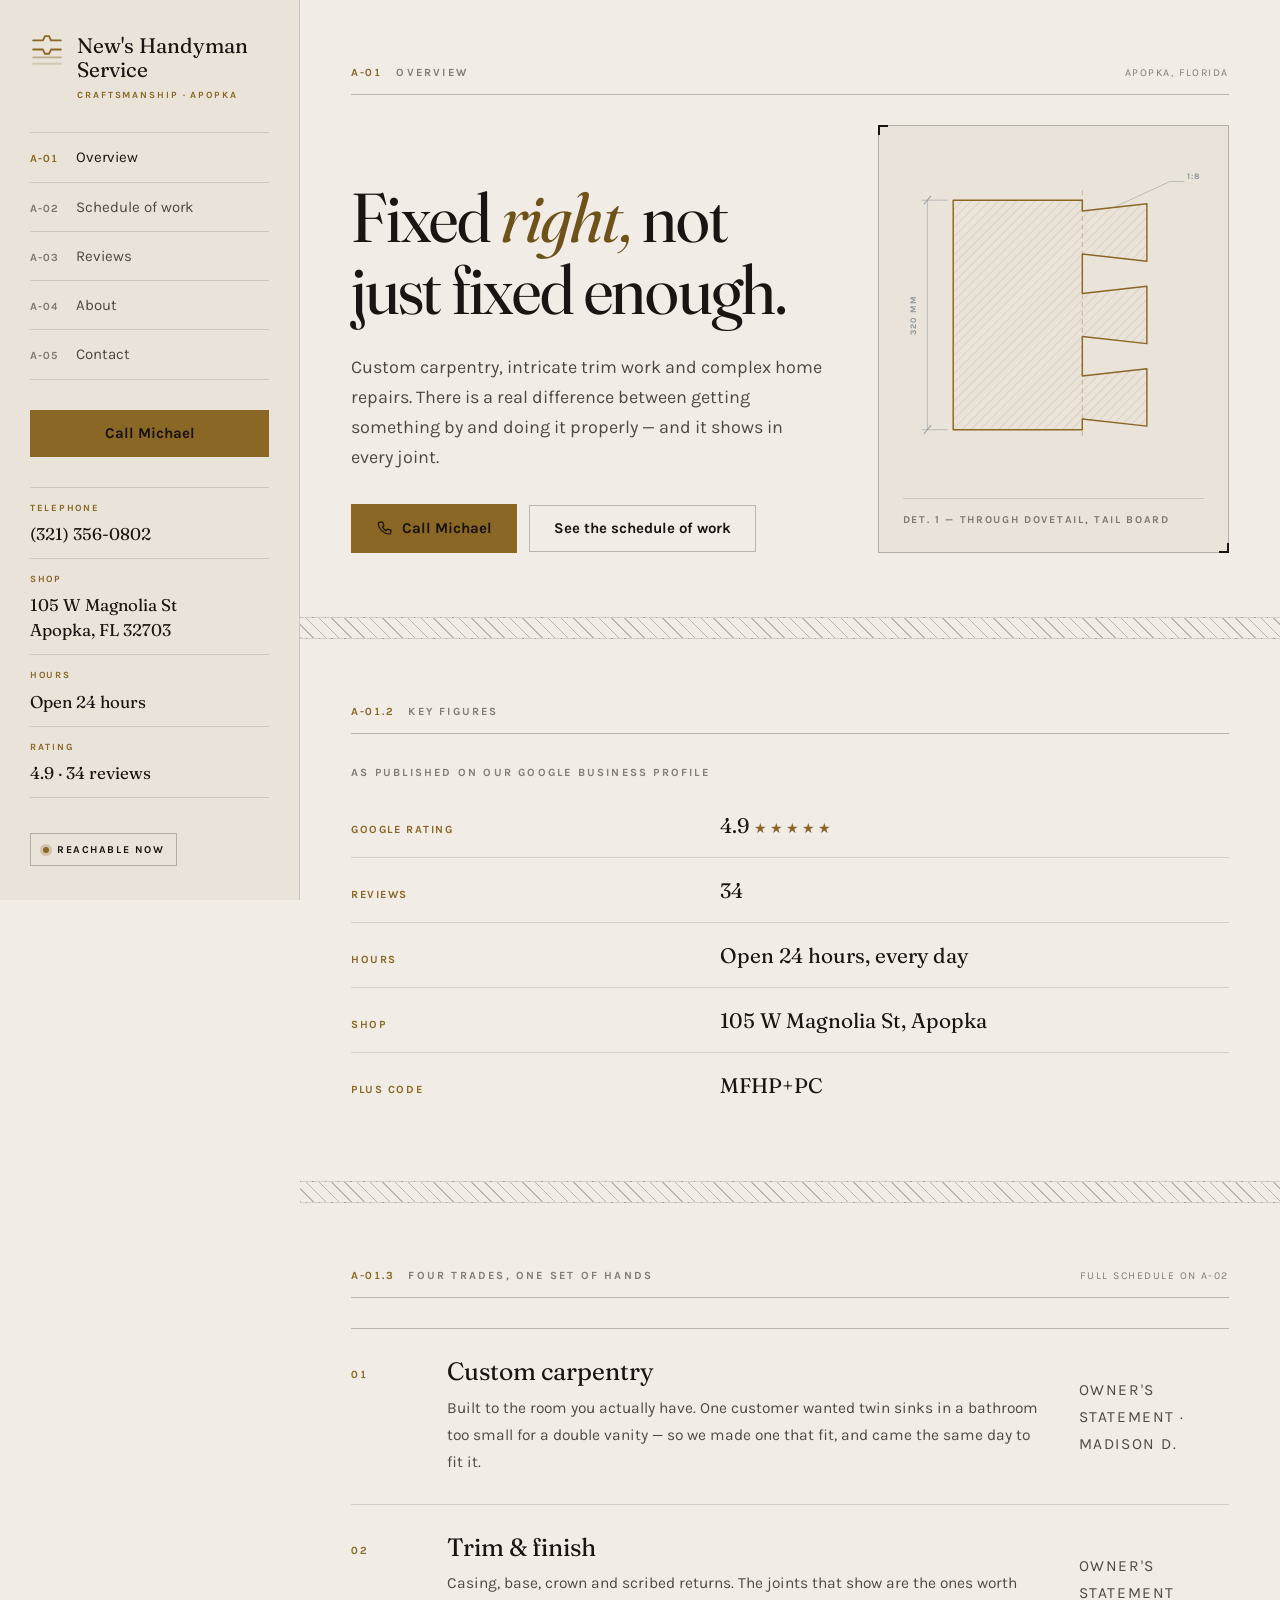
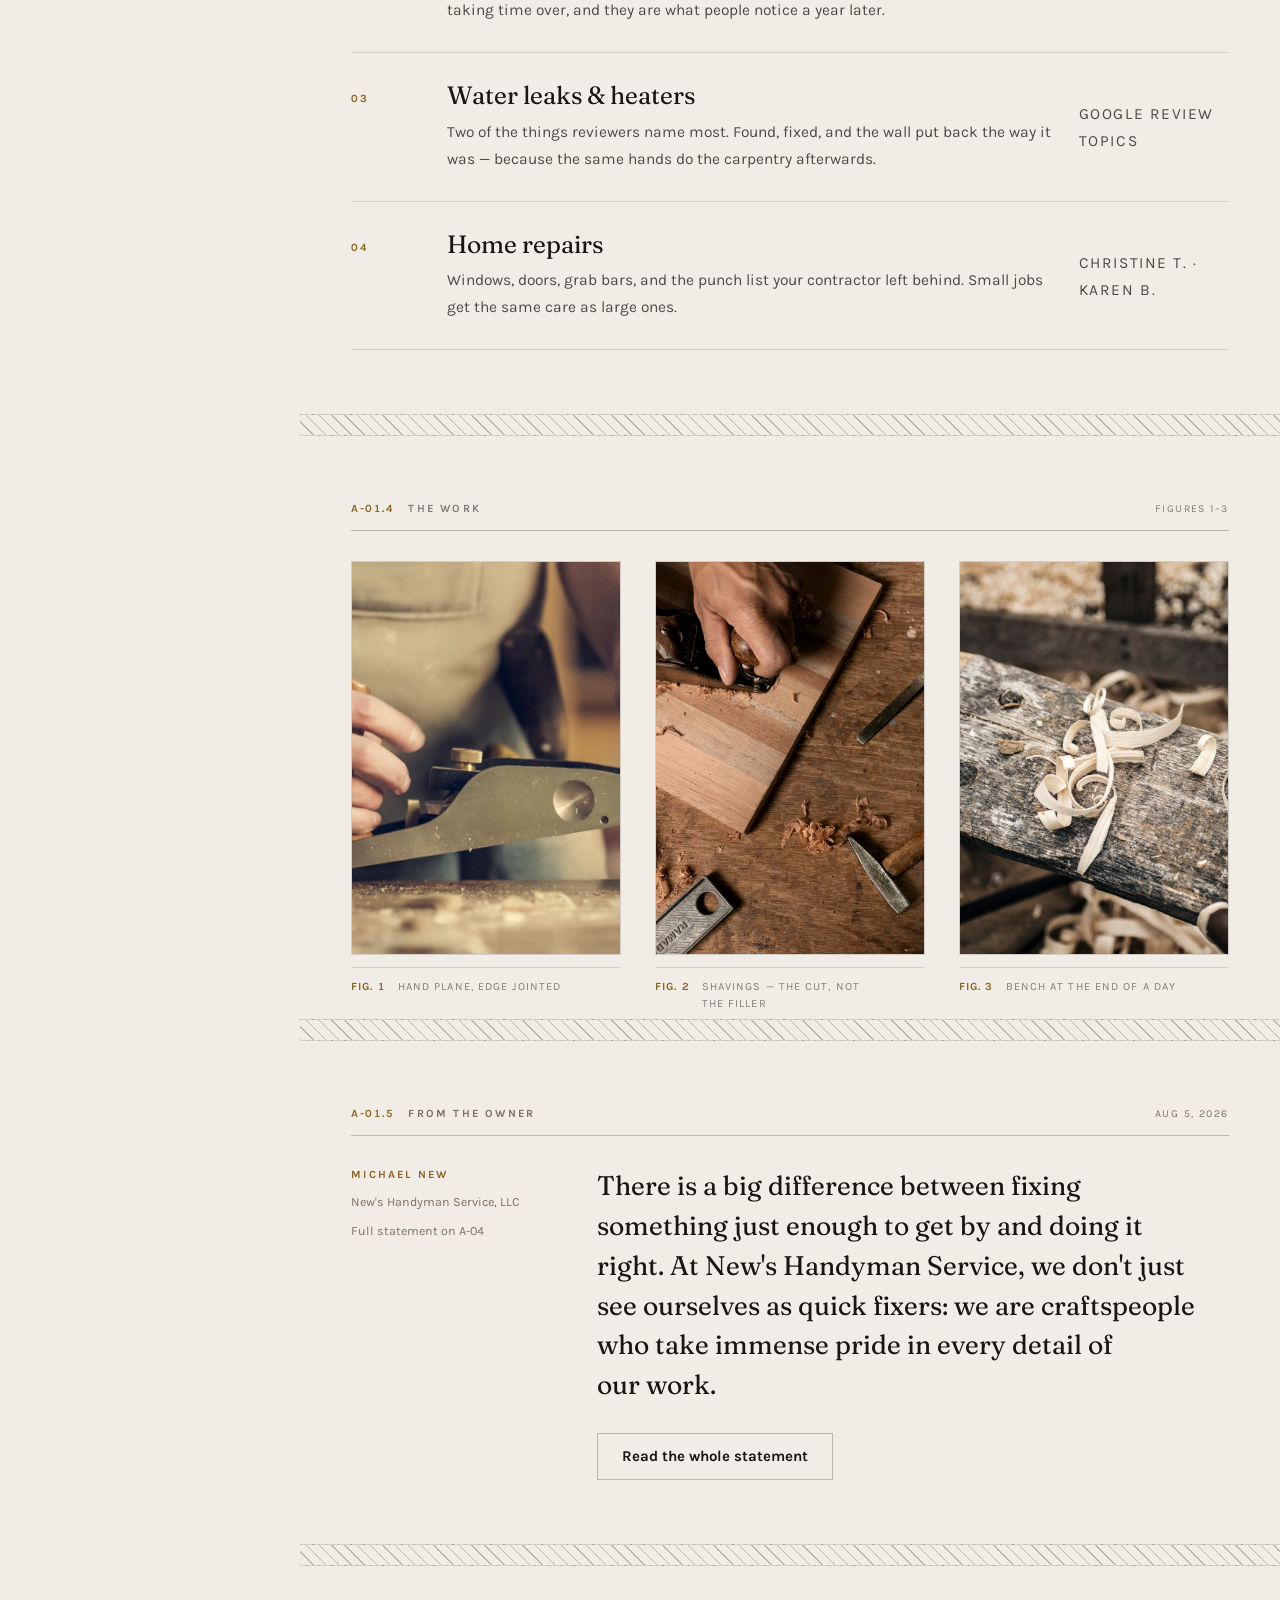
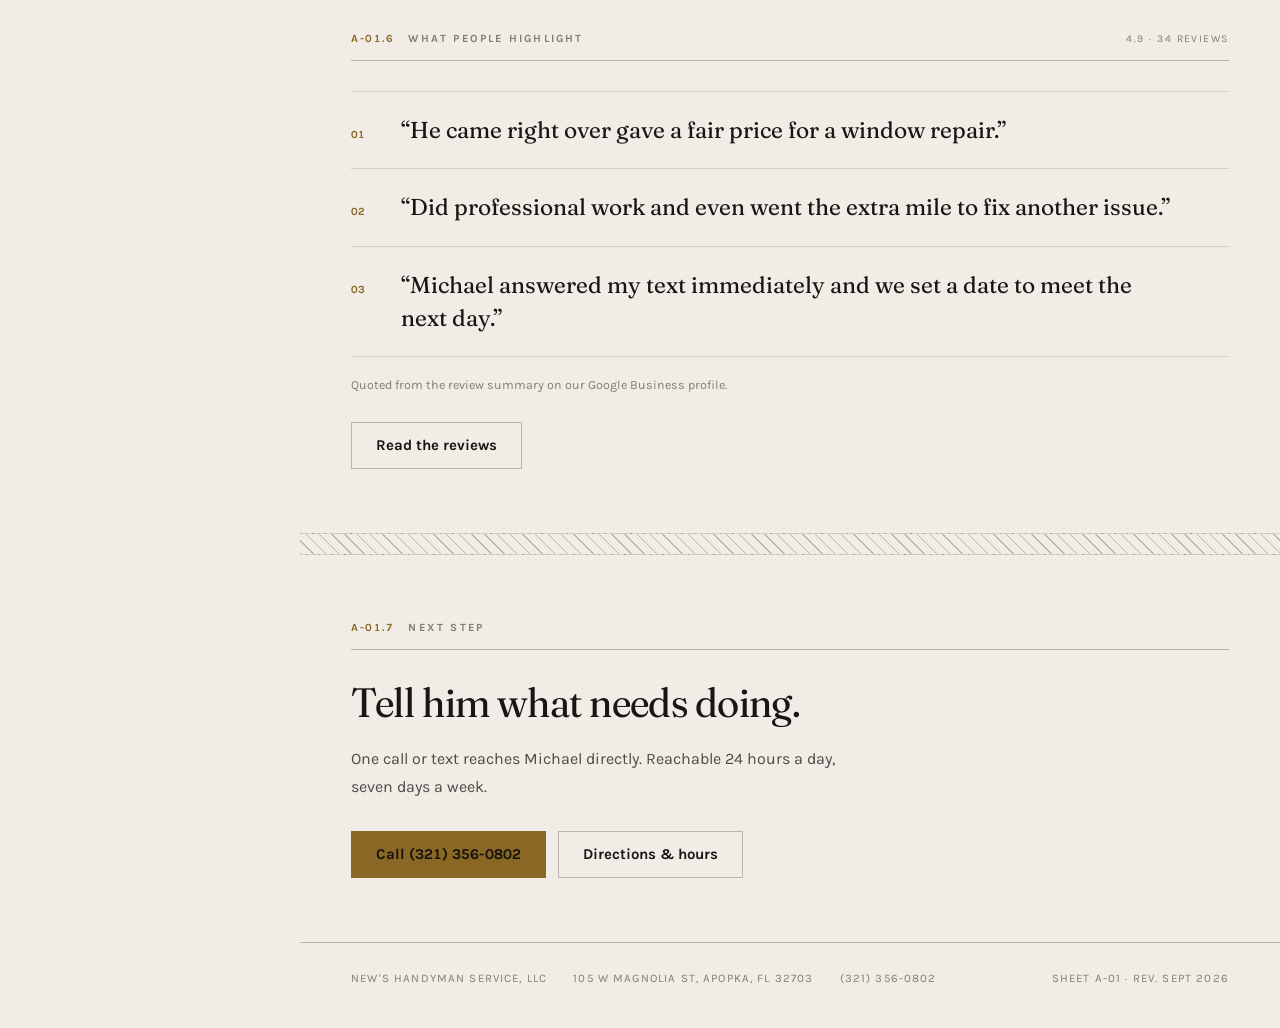
==== commit ab11d4b5: "Revert the contact name to Michael Reverses the Noe change in full, including the two lines that had" ====
--- a/index.html
+++ b/index.html
@@ -35,7 +35,7 @@
     <a href="contact.html"><span class="n">A-05</span><span>Contact</span></a>
   </nav>
 
-  <a class="btn btn-brass btn-block" href="tel:+13213560802">Call Noe</a>
+  <a class="btn btn-brass btn-block" href="tel:+13213560802">Call Michael</a>
 
   <div class="block">
     <div class="block-row">
@@ -77,7 +77,7 @@
         <div class="btn-row" style="margin-top: 32px">
           <a class="btn btn-brass" href="tel:+13213560802">
             <svg width="17" height="17" viewBox="0 0 24 24" fill="none" aria-hidden="true"><path d="M6.6 3h3l1.5 5.2-2.1 1.5a12.5 12.5 0 0 0 5.3 5.3l1.5-2.1L21 14.4v3a2.4 2.4 0 0 1-2.6 2.4A16.8 16.8 0 0 1 3.2 5.6A2.4 2.4 0 0 1 5.6 3z" stroke="currentColor" stroke-width="1.7" stroke-linecap="round" stroke-linejoin="round"/></svg>
-            Call Noe
+            Call Michael
           </a>
           <a class="btn btn-outline" href="services.html">See the schedule of work</a>
         </div>
@@ -264,7 +264,7 @@
       <span class="ti">Next step</span>
     </div>
     <h2 class="h-section measure-tight">Tell him what needs doing.</h2>
-    <p class="prose measure-tight" style="margin-top: 20px">One call or text reaches Noe directly. Reachable 24 hours a day, seven days a week.</p>
+    <p class="prose measure-tight" style="margin-top: 20px">One call or text reaches Michael directly. Reachable 24 hours a day, seven days a week.</p>
     <div class="btn-row" style="margin-top: 30px">
       <a class="btn btn-brass" href="tel:+13213560802">Call (321) 356-0802</a>
       <a class="btn btn-outline" href="contact.html">Directions &amp; hours</a>
